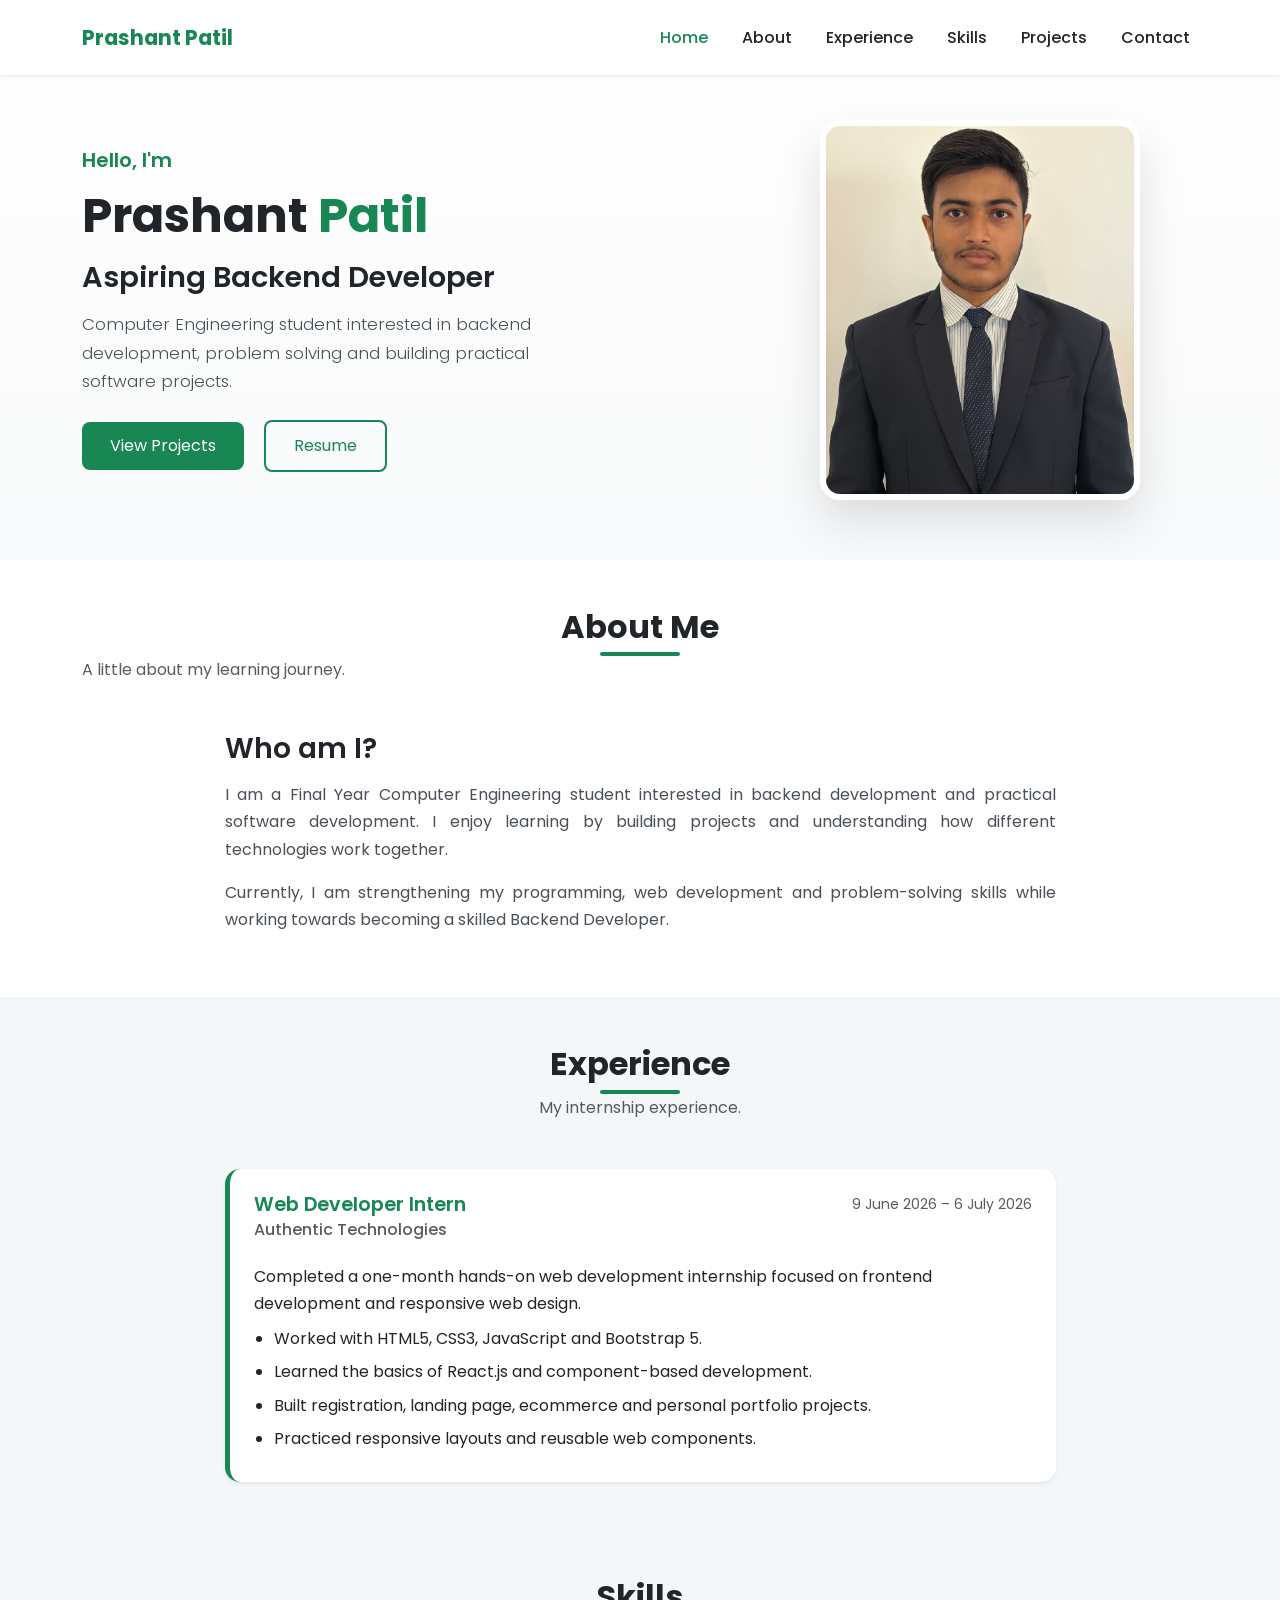
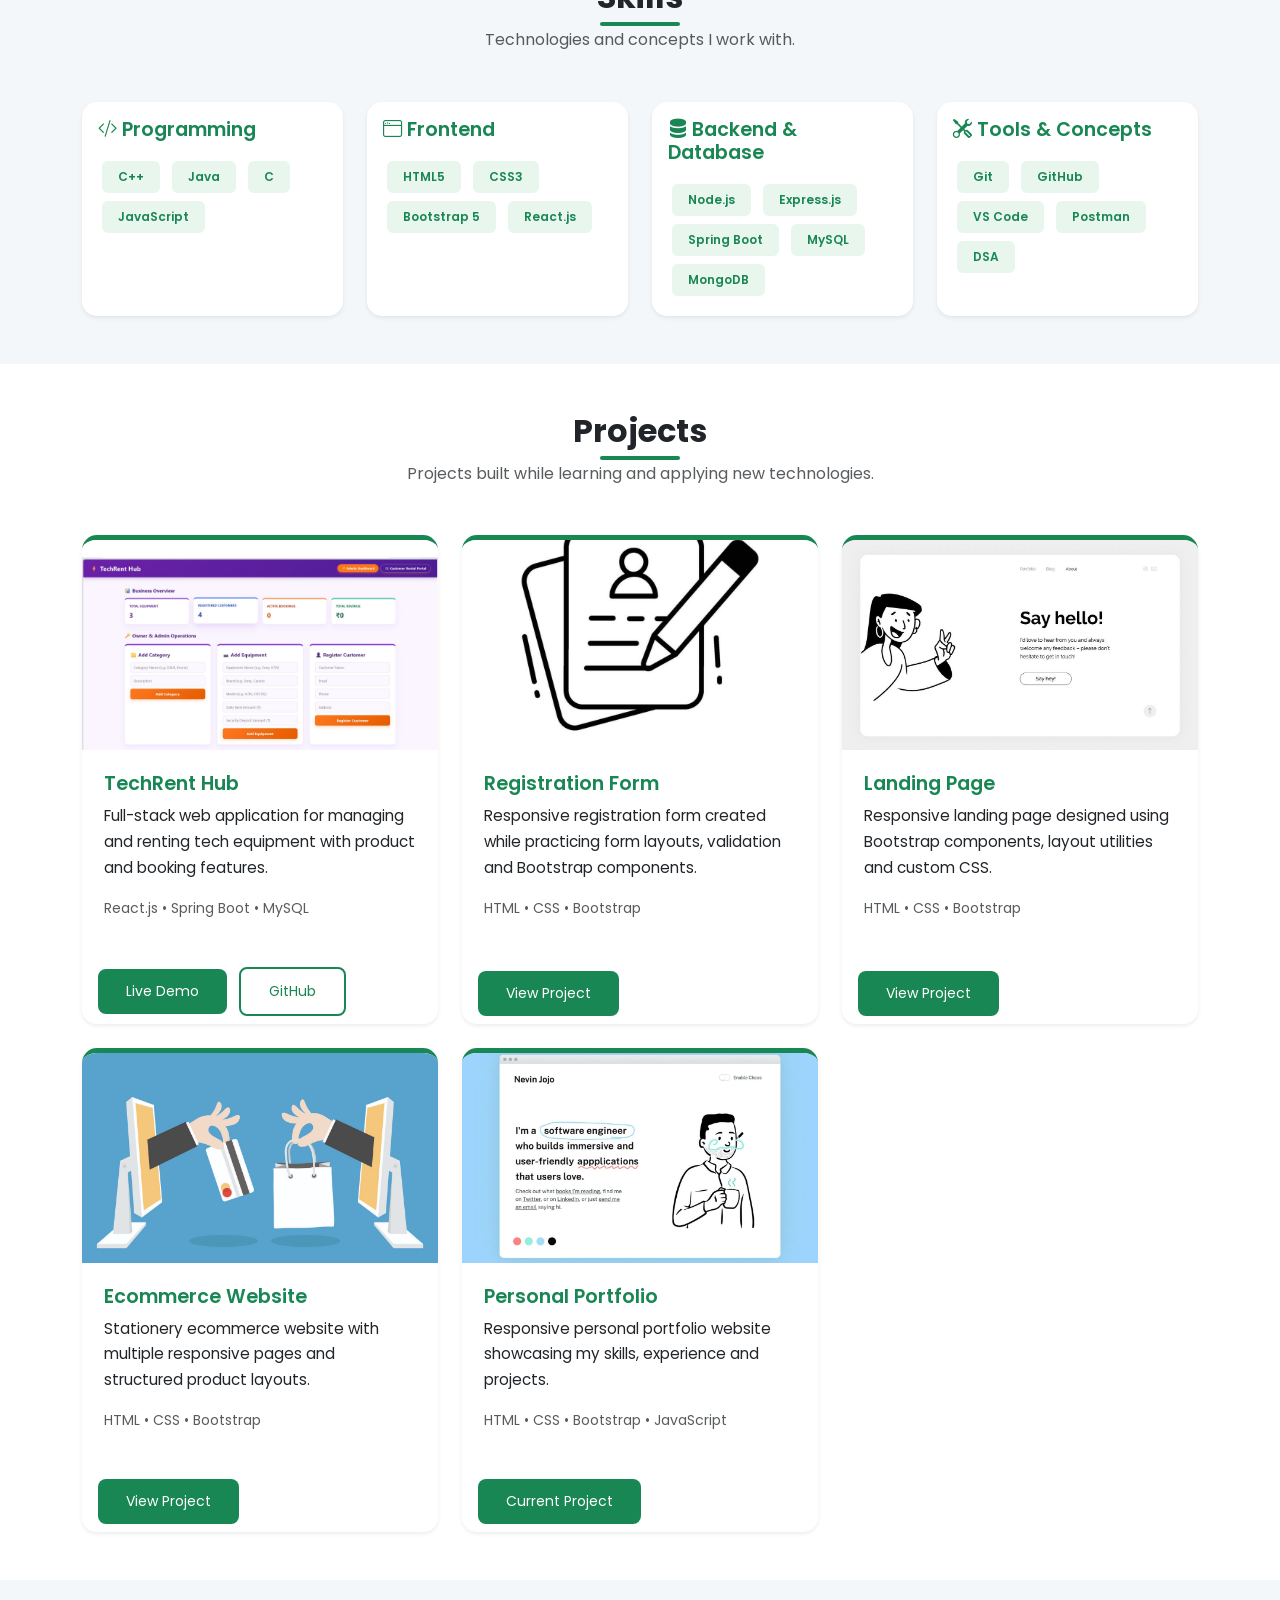
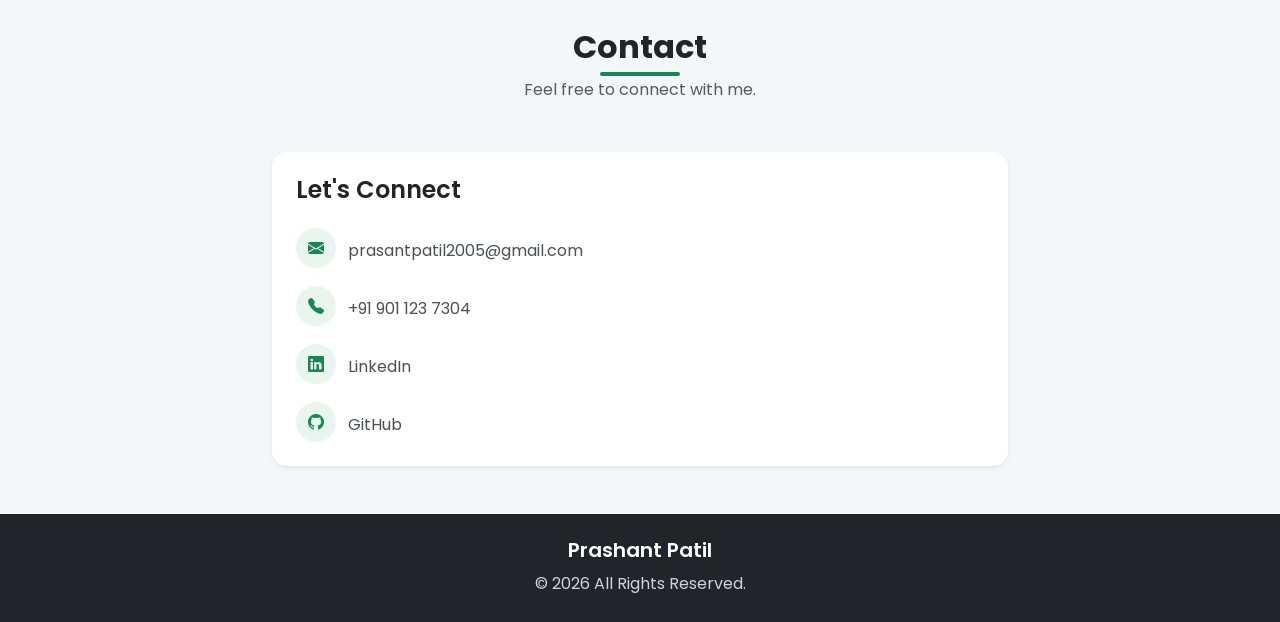
==== index.html @ 57871c5d "Add personal portfolio" ====
<!DOCTYPE html>
<html lang="en">

<head>

    <meta charset="UTF-8">
    <meta name="viewport" content="width=device-width, initial-scale=1.0">

    <title>Prashant Patil | Portfolio</title>

    <!-- Bootstrap CSS -->
    <link
        href="https://cdn.jsdelivr.net/npm/bootstrap@5.3.7/dist/css/bootstrap.min.css"
        rel="stylesheet">

    <!-- Bootstrap Icons -->
    <link
        rel="stylesheet"
        href="https://cdn.jsdelivr.net/npm/bootstrap-icons@1.13.1/font/bootstrap-icons.min.css">

    <!-- Custom CSS -->
    <link rel="stylesheet" href="style.css">

</head>


<body>



    <header>

        <nav class="navbar navbar-expand-lg navbar-light bg-white shadow-sm fixed-top">

            <div class="container">

                <a class="navbar-brand fw-bold" href="#home">
                    Prashant Patil
                </a>


                <button
                    class="navbar-toggler"
                    type="button"
                    data-bs-toggle="collapse"
                    data-bs-target="#navbarMenu">

                    <span class="navbar-toggler-icon"></span>

                </button>


                <div
                    class="collapse navbar-collapse justify-content-end"
                    id="navbarMenu">

                    <ul class="navbar-nav">

                        <li class="nav-item">
                            <a class="nav-link active" href="#home">
                                Home
                            </a>
                        </li>

                        <li class="nav-item">
                            <a class="nav-link" href="#about">
                                About
                            </a>
                        </li>

                        <li class="nav-item">
                            <a class="nav-link" href="#experience">
                                Experience
                            </a>
                        </li>

                        <li class="nav-item">
                            <a class="nav-link" href="#skills">
                                Skills
                            </a>
                        </li>

                        <li class="nav-item">
                            <a class="nav-link" href="#projects">
                                Projects
                            </a>
                        </li>

                        <li class="nav-item">
                            <a class="nav-link" href="#contact">
                                Contact
                            </a>
                        </li>

                    </ul>

                </div>

            </div>

        </nav>

    </header>



    <main>



        <section id="home" class="hero">

            <div class="container">

                <div class="row align-items-center gx-5">

                    <div class="col-lg-7">

                        <h5 class="text-success">
                            Hello, I'm
                        </h5>

                        <h1 class="display-4 fw-bold">
                            Prashant <span>Patil</span>
                        </h1>

                        <h3 class="mb-3">
                            Aspiring Backend Developer
                        </h3>

                        <p class="lead">

                            Computer Engineering student interested in backend
                            development, problem solving and building practical
                            software projects.

                        </p>


                        <div class="mt-4">

                            <a
                                href="#projects"
                                class="btn btn-success me-3">

                                View Projects

                            </a>


                            <a
                                href="assets/resume/My_Resume__1.pdf"
                                download
                                class="btn btn-outline-success">

                                Resume

                            </a>

                        </div>

                    </div>


                    <div class="col-lg-5 text-center mt-4 mt-lg-0">

                        <img
                            src="assets/images/blazer1.jpeg"
                            alt="Prashant Patil Profile"
                            class="img-fluid">

                    </div>

                </div>

            </div>

        </section>



        <section id="about" class="py-5">

            <div class="container">

                <div class="text-center mb-5">

                    <h2 class="fw-bold">
                        About Me
                    </h2>

                    <p class="text-muted">
                        A little about my learning journey.
                    </p>

                </div>


                <div class="row justify-content-center">

                    <div class="col-lg-9">

                        <h3 class="mb-3">
                            Who am I?
                        </h3>

                        <p>

                            I am a Final Year Computer Engineering student
                            interested in backend development and practical
                            software development.

                            I enjoy learning by building projects and
                            understanding how different technologies work
                            together.

                        </p>


                        <p>

                            Currently, I am strengthening my programming,
                            web development and problem-solving skills while
                            working towards becoming a skilled Backend Developer.

                        </p>

                    </div>

                </div>

            </div>

        </section>



        <section id="experience" class="py-5">

            <div class="container">

                <div class="text-center mb-5">

                    <h2 class="fw-bold">
                        Experience
                    </h2>

                    <p class="text-muted">
                        My internship experience.
                    </p>

                </div>


                <div class="row justify-content-center">

                    <div class="col-lg-9">

                        <div class="card shadow-sm">

                            <div class="card-body p-4">

                                <div
                                    class="d-flex justify-content-between
                                    align-items-start flex-wrap">

                                    <div>

                                        <h4 class="card-title mb-1">
                                            Web Developer Intern
                                        </h4>

                                        <h6 class="text-muted mb-2">
                                            Authentic Technologies
                                        </h6>

                                    </div>


                                    <span class="small text-muted">
                                        9 June 2026 – 6 July 2026
                                    </span>

                                </div>


                                <p class="mt-3 mb-2">

                                    Completed a one-month hands-on web
                                    development internship focused on
                                    frontend development and responsive
                                    web design.

                                </p>


                                <ul class="mb-0">

                                    <li>
                                        Worked with HTML5, CSS3, JavaScript
                                        and Bootstrap 5.
                                    </li>

                                    <li>
                                        Learned the basics of React.js and
                                        component-based development.
                                    </li>

                                    <li>
                                        Built registration, landing page,
                                        ecommerce and personal portfolio
                                        projects.
                                    </li>

                                    <li>
                                        Practiced responsive layouts and
                                        reusable web components.
                                    </li>

                                </ul>

                            </div>

                        </div>

                    </div>

                </div>

            </div>

        </section>




        <section id="skills" class="py-5">

            <div class="container">

                <div class="text-center mb-5">

                    <h2 class="fw-bold">
                        Skills
                    </h2>

                    <p class="text-muted">
                        Technologies and concepts I work with.
                    </p>

                </div>


                <div class="row g-4">



                    <div class="col-md-6 col-lg-3">

                        <div class="card h-100 shadow-sm">

                            <div class="card-body">

                                <h4 class="card-title mb-3">

                                    <i class="bi bi-code-slash"></i>

                                    Programming

                                </h4>

                                <span class="badge m-1">
                                    C++
                                </span>

                                <span class="badge m-1">
                                    Java
                                </span>

                                <span class="badge m-1">
                                    C
                                </span>

                                <span class="badge m-1">
                                    JavaScript
                                </span>

                            </div>

                        </div>

                    </div>




                    <div class="col-md-6 col-lg-3">

                        <div class="card h-100 shadow-sm">

                            <div class="card-body">

                                <h4 class="card-title mb-3">

                                    <i class="bi bi-window"></i>

                                    Frontend

                                </h4>

                                <span class="badge m-1">
                                    HTML5
                                </span>

                                <span class="badge m-1">
                                    CSS3
                                </span>

                                <span class="badge m-1">
                                    Bootstrap 5
                                </span>

                                <span class="badge m-1">
                                    React.js
                                </span>

                            </div>

                        </div>

                    </div>




                    <div class="col-md-6 col-lg-3">

                        <div class="card h-100 shadow-sm">

                            <div class="card-body">

                                <h4 class="card-title mb-3">

                                    <i class="bi bi-server"></i>

                                    Backend & Database

                                </h4>

                                <span class="badge m-1">
                                    Node.js
                                </span>

                                <span class="badge m-1">
                                    Express.js
                                </span>

                                <span class="badge m-1">
                                    Spring Boot
                                </span>

                                <span class="badge m-1">
                                    MySQL
                                </span>

                                <span class="badge m-1">
                                    MongoDB
                                </span>

                            </div>

                        </div>

                    </div>




                    <div class="col-md-6 col-lg-3">

                        <div class="card h-100 shadow-sm">

                            <div class="card-body">

                                <h4 class="card-title mb-3">

                                    <i class="bi bi-tools"></i>

                                    Tools & Concepts

                                </h4>

                                <span class="badge m-1">
                                    Git
                                </span>

                                <span class="badge m-1">
                                    GitHub
                                </span>

                                <span class="badge m-1">
                                    VS Code
                                </span>

                                <span class="badge m-1">
                                    Postman
                                </span>

                                <span class="badge m-1">
                                    DSA
                                </span>

                            </div>

                        </div>

                    </div>

                </div>

            </div>

        </section>




        <section id="projects" class="py-5">

            <div class="container">

                <div class="text-center mb-5">

                    <h2 class="fw-bold">
                        Projects
                    </h2>

                    <p class="text-muted">
                        Projects built while learning and applying new technologies.
                    </p>

                </div>


                <div class="row g-4">



                    <div class="col-md-6 col-lg-4">

                        <div class="card h-100 shadow-sm">

                            <img
                                src="assets/images/project5.jpg"
                                class="card-img-top"
                                alt="TechRent Hub">

                            <div class="card-body">

                                <h5 class="card-title">
                                    TechRent Hub
                                </h5>

                                <p class="card-text">

                                    Full-stack web application for
                                    managing and renting tech equipment
                                    with product and booking features.

                                </p>

                                <p class="small text-muted">
                                    React.js • Spring Boot • MySQL
                                </p>

                            </div>

                            <div class="card-footer bg-white border-0">

                                <a
                                    href="https://tech-rent-hub.vercel.app/"
                                    target="_blank"
                                    rel="noopener noreferrer"
                                    class="btn btn-success btn-sm me-2">

                                    Live Demo

                                </a>


                                <a
                                    href="https://github.com/prashantpatil5/TechRent-Hub"
                                    target="_blank"
                                    rel="noopener noreferrer"
                                    class="btn btn-outline-success btn-sm">

                                    GitHub

                                </a>

                            </div>

                        </div>

                    </div>



                    <div class="col-md-6 col-lg-4">

                        <div class="card h-100 shadow-sm">

                            <img
                                src="assets/images/project1.jpg"
                                class="card-img-top"
                                alt="Registration Form">

                            <div class="card-body">

                                <h5 class="card-title">
                                    Registration Form
                                </h5>

                                <p class="card-text">

                                    Responsive registration form created
                                    while practicing form layouts,
                                    validation and Bootstrap components.

                                </p>

                                <p class="small text-muted">
                                    HTML • CSS • Bootstrap
                                </p>

                            </div>

                            <div class="card-footer bg-white border-0">

                                <a
                                    href="../Registration Form/index.html"
                                    class="btn btn-success btn-sm">

                                    View Project

                                </a>

                            </div>

                        </div>

                    </div>


                    <div class="col-md-6 col-lg-4">

                        <div class="card h-100 shadow-sm">

                            <img
                                src="assets/images/project2.jpg"
                                class="card-img-top"
                                alt="Landing Page">

                            <div class="card-body">

                                <h5 class="card-title">
                                    Landing Page
                                </h5>

                                <p class="card-text">

                                    Responsive landing page designed
                                    using Bootstrap components,
                                    layout utilities and custom CSS.

                                </p>

                                <p class="small text-muted">
                                    HTML • CSS • Bootstrap
                                </p>

                            </div>

                            <div class="card-footer bg-white border-0">

                                <a
                                    href="../Landing Page softbloom/index2.html"
                                    class="btn btn-success btn-sm">

                                    View Project

                                </a>

                            </div>

                        </div>

                    </div>




                    <div class="col-md-6 col-lg-4">

                        <div class="card h-100 shadow-sm">

                            <img
                                src="assets/images/project3.jpg"
                                class="card-img-top"
                                alt="Ecommerce Website">

                            <div class="card-body">

                                <h5 class="card-title">
                                    Ecommerce Website
                                </h5>

                                <p class="card-text">

                                    Stationery ecommerce website with
                                    multiple responsive pages and
                                    structured product layouts.

                                </p>

                                <p class="small text-muted">
                                    HTML • CSS • Bootstrap
                                </p>

                            </div>

                            <div class="card-footer bg-white border-0">

                                <a
                                    href="../Ecommerce Website/index.html"
                                    class="btn btn-success btn-sm">

                                    View Project

                                </a>

                            </div>

                        </div>

                    </div>




                    <div class="col-md-6 col-lg-4">

                        <div class="card h-100 shadow-sm">

                            <img
                                src="assets/images/project4.jpg"
                                class="card-img-top"
                                alt="Personal Portfolio">

                            <div class="card-body">

                                <h5 class="card-title">
                                    Personal Portfolio
                                </h5>

                                <p class="card-text">

                                    Responsive personal portfolio
                                    website showcasing my skills,
                                    experience and projects.

                                </p>

                                <p class="small text-muted">
                                    HTML • CSS • Bootstrap • JavaScript
                                </p>

                            </div>

                            <div class="card-footer bg-white border-0">

                                <a
                                    href="#home"
                                    class="btn btn-success btn-sm">

                                    Current Project

                                </a>

                            </div>

                        </div>

                    </div>

                </div>

            </div>

        </section>




        <section id="contact" class="py-5">

            <div class="container">

                <div class="text-center mb-5">

                    <h2 class="fw-bold">
                        Contact
                    </h2>

                    <p class="text-muted">
                        Feel free to connect with me.
                    </p>

                </div>


                <div class="row justify-content-center">

                    <div class="col-lg-8">

                        <div class="card shadow-sm">

                            <div class="card-body p-4">

                                <h4 class="mb-4">
                                    Let's Connect
                                </h4>


                                <p>

                                    <i class="bi bi-envelope-fill me-2"></i>

                                    <a href="mailto:prasantpatil2005@gmail.com">
                                        prasantpatil2005@gmail.com
                                    </a>

                                </p>


                                <p>

                                    <i class="bi bi-telephone-fill me-2"></i>

                                    <a href="tel:+919011237304">
                                        +91 901 123 7304
                                    </a>

                                </p>


                                <p>

                                    <i class="bi bi-linkedin me-2"></i>

                                    <a
                                        href="https://www.linkedin.com/in/prashant-patil-backend/"
                                        target="_blank"
                                        rel="noopener noreferrer">

                                        LinkedIn

                                    </a>

                                </p>


                                <p class="mb-0">

                                    <i class="bi bi-github me-2"></i>

                                    <a
                                        href="https://github.com/prashantpatil5"
                                        target="_blank"
                                        rel="noopener noreferrer">

                                        GitHub

                                    </a>

                                </p>

                            </div>

                        </div>

                    </div>

                </div>

            </div>

        </section>


    </main>




    <footer class="bg-dark text-white text-center py-4">

        <div class="container">

            <h5>
                Prashant Patil
            </h5>

            <p class="mb-0">
                Aspiring Backend Developer
            </p>

        </div>

    </footer>




    <script
        src="https://cdn.jsdelivr.net/npm/bootstrap@5.3.7/dist/js/bootstrap.bundle.min.js">
    </script>



    <script src="script.js"></script>

</body>

</html>
---- style.css ----
@import url('https://fonts.googleapis.com/css2?family=Poppins:wght@300;400;500;600;700&display=swap');


:root{

    --primary-color:#198754;
    --primary-hover:#157347;

    --background-color:#f8f9fa;
    --white:#ffffff;

    --heading-color:#212529;
    --text-color:#495057;

    --shadow:0px 8px 25px rgba(0,0,0,0.08);

    --transition:.3s ease;

}



*{

    margin:0;
    padding:0;
    box-sizing:border-box;

}

html{

    scroll-behavior:smooth;

}

body{

    font-family:'Poppins',sans-serif;

    background:var(--background-color);

    color:var(--text-color);

    line-height:1.7;

    overflow-x:hidden;

}

section{

    padding:90px 0;

}

h1,
h2,
h3,
h4,
h5{

    color:var(--heading-color);

    font-weight:600;

}

a{

    text-decoration:none;

}

img{

    max-width:100%;

    display:block;

}



.navbar{

    background:rgba(255,255,255,.95)!important;

    backdrop-filter:blur(12px);

    box-shadow:0 4px 18px rgba(0,0,0,.08);

    padding:15px 0;

}

.navbar-brand{

    font-size:1.3rem;

    font-weight:700;

    color:var(--primary-color)!important;

}

.nav-link{

    color:var(--heading-color)!important;

    font-weight:500;

    margin-left:18px;

    transition:all .3s ease;

}

.nav-link:hover{

    color:var(--primary-color)!important;

}

.nav-link.active{

    color:var(--primary-color)!important;

}



.hero{

    padding:120px 0 60px;

    display:flex;

    align-items:center;

    background:linear-gradient(
        180deg,
        #ffffff 0%,
        #f8f9fa 100%
    );

}

.hero h5{

    color:var(--primary-color);

    font-weight:600;

}

.hero h1{

    font-size:3rem;

    margin:15px 0;

}

.hero h3{

    font-size:1.8rem;

    margin-bottom:20px;

}

.hero p{

    font-size:1.05rem;

    max-width:520px;

}

.hero h1 span{

    color:var(--primary-color);

}



.btn-success{

    background:var(--primary-color);

    border:none;

    padding:12px 28px;

    border-radius:8px;

    transition:all .3s ease;

}

.btn-outline-success{

    border:2px solid var(--primary-color);

    color:var(--primary-color);

    padding:12px 28px;

    border-radius:8px;

    transition:all .3s ease;

}

.btn-success:hover,
.btn-outline-success:hover{

    transform:translateY(-4px);

    box-shadow:0 8px 20px rgba(25,135,84,.25);

}



.hero img{

    margin:auto;

    width:320px;

    height:380px;

    object-fit:cover;

    border-radius:20px;

    border:6px solid white;

    box-shadow:0 20px 45px rgba(0,0,0,.12);

    transition:var(--transition);

}

.hero img:hover{

    transform:translateY(-5px) scale(1.02);

}



section h2{

    position:relative;

    display:inline-block;

    margin-bottom:10px;

}

section h2::after{

    content:"";

    position:absolute;

    width:80px;

    height:4px;

    background:var(--primary-color);

    left:50%;

    bottom:-10px;

    transform:translateX(-50%);

    border-radius:10px;

}



#about{

    background:#ffffff;

}

#about p{

    text-align:justify;

}



#experience{

    background:#f4f7f9;

}

#experience .card{

    border-left:5px solid var(--primary-color);

}

#experience ul{

    padding-left:20px;

}

#experience li{

    margin-bottom:6px;

}



.card{

    border:none;

    border-radius:15px;

    transition:all .35s ease;

}

.card:hover{

    transform:translateY(-8px);

    box-shadow:0px 12px 30px rgba(0,0,0,.12);

}

.card-title{

    color:var(--primary-color);

    font-size:1.2rem;

    font-weight:600;

}



#skills{

    background:#f4f7f9;

}

.badge{

    background:#e8f6ee !important;

    color:var(--primary-color);

    font-weight:600;

    padding:10px 16px;

    margin:5px;

}



#projects{

    background:#ffffff;

}

#projects .card{

    overflow:hidden;

    border-top:5px solid var(--primary-color);

}

#projects .card img{

    width:100%;

    height:210px;

    object-fit:cover;

    transition:transform .4s ease;

}

#projects .card:hover img{

    transform:scale(1.05);

}

#projects .card-body{

    padding:22px;

}

#projects .card-text{

    font-size:.95rem;

}

.card-footer{

    background:white;

}



#contact{

    background:#f4f7f9;

}

#contact p{

    margin-bottom:18px;

    font-size:1rem;

}

#contact i{

    width:40px;

    height:40px;

    display:inline-flex;

    align-items:center;

    justify-content:center;

    border-radius:50%;

    background:#e8f6ee;

    color:var(--primary-color);

}

#contact a{

    color:var(--text-color);

}

#contact a:hover{

    color:var(--primary-color);

}



footer{

    background:#1b1b1b;

}

footer h5{

    color:white;

}

footer p{

    color:#ced4da;

}



@media(max-width:992px){

    .hero{

        text-align:center;

        padding-top:120px;

    }

    .hero p{

        margin:auto;

    }

    .hero img{

        width:280px;

        height:330px;

        margin-top:40px;

    }

}



@media(max-width:768px){

    section{

        padding:70px 0;

    }

    .hero h1{

        font-size:2.5rem;

    }

    .hero h3{

        font-size:1.4rem;

    }

    .hero img{

        width:250px;

        height:300px;

    }

    #about p{

        text-align:left;

    }

}



@media(max-width:576px){

    .hero{

        padding:100px 0 50px;

    }

    .hero h1{

        font-size:2rem;

    }

    .hero h3{

        font-size:1.2rem;

    }

    .hero img{

        width:220px;

        height:270px;

    }

    .btn{

        width:100%;

        margin-bottom:15px;

    }

    .btn-outline-success{

        margin-left:0!important;

    }

    .navbar-brand{

        font-size:1.15rem;

    }

    #projects .card img{

        height:190px;

    }

}
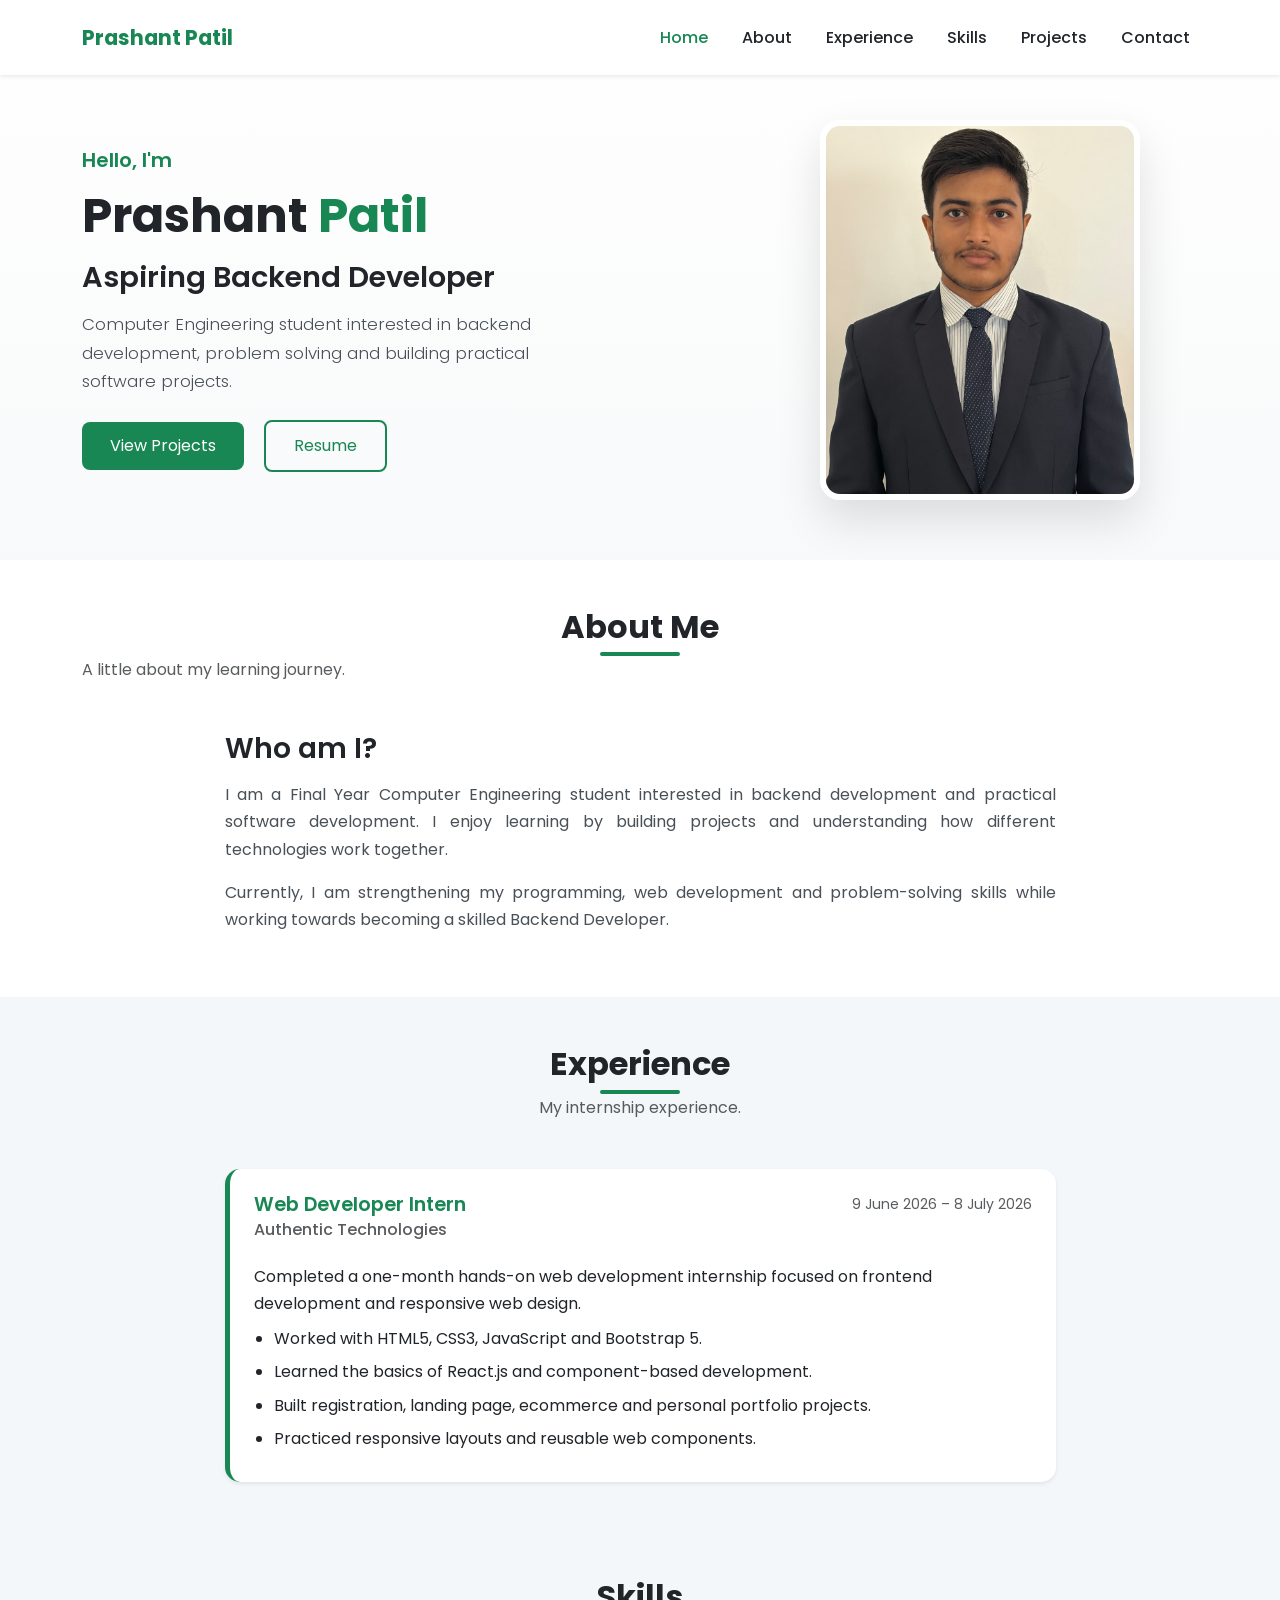
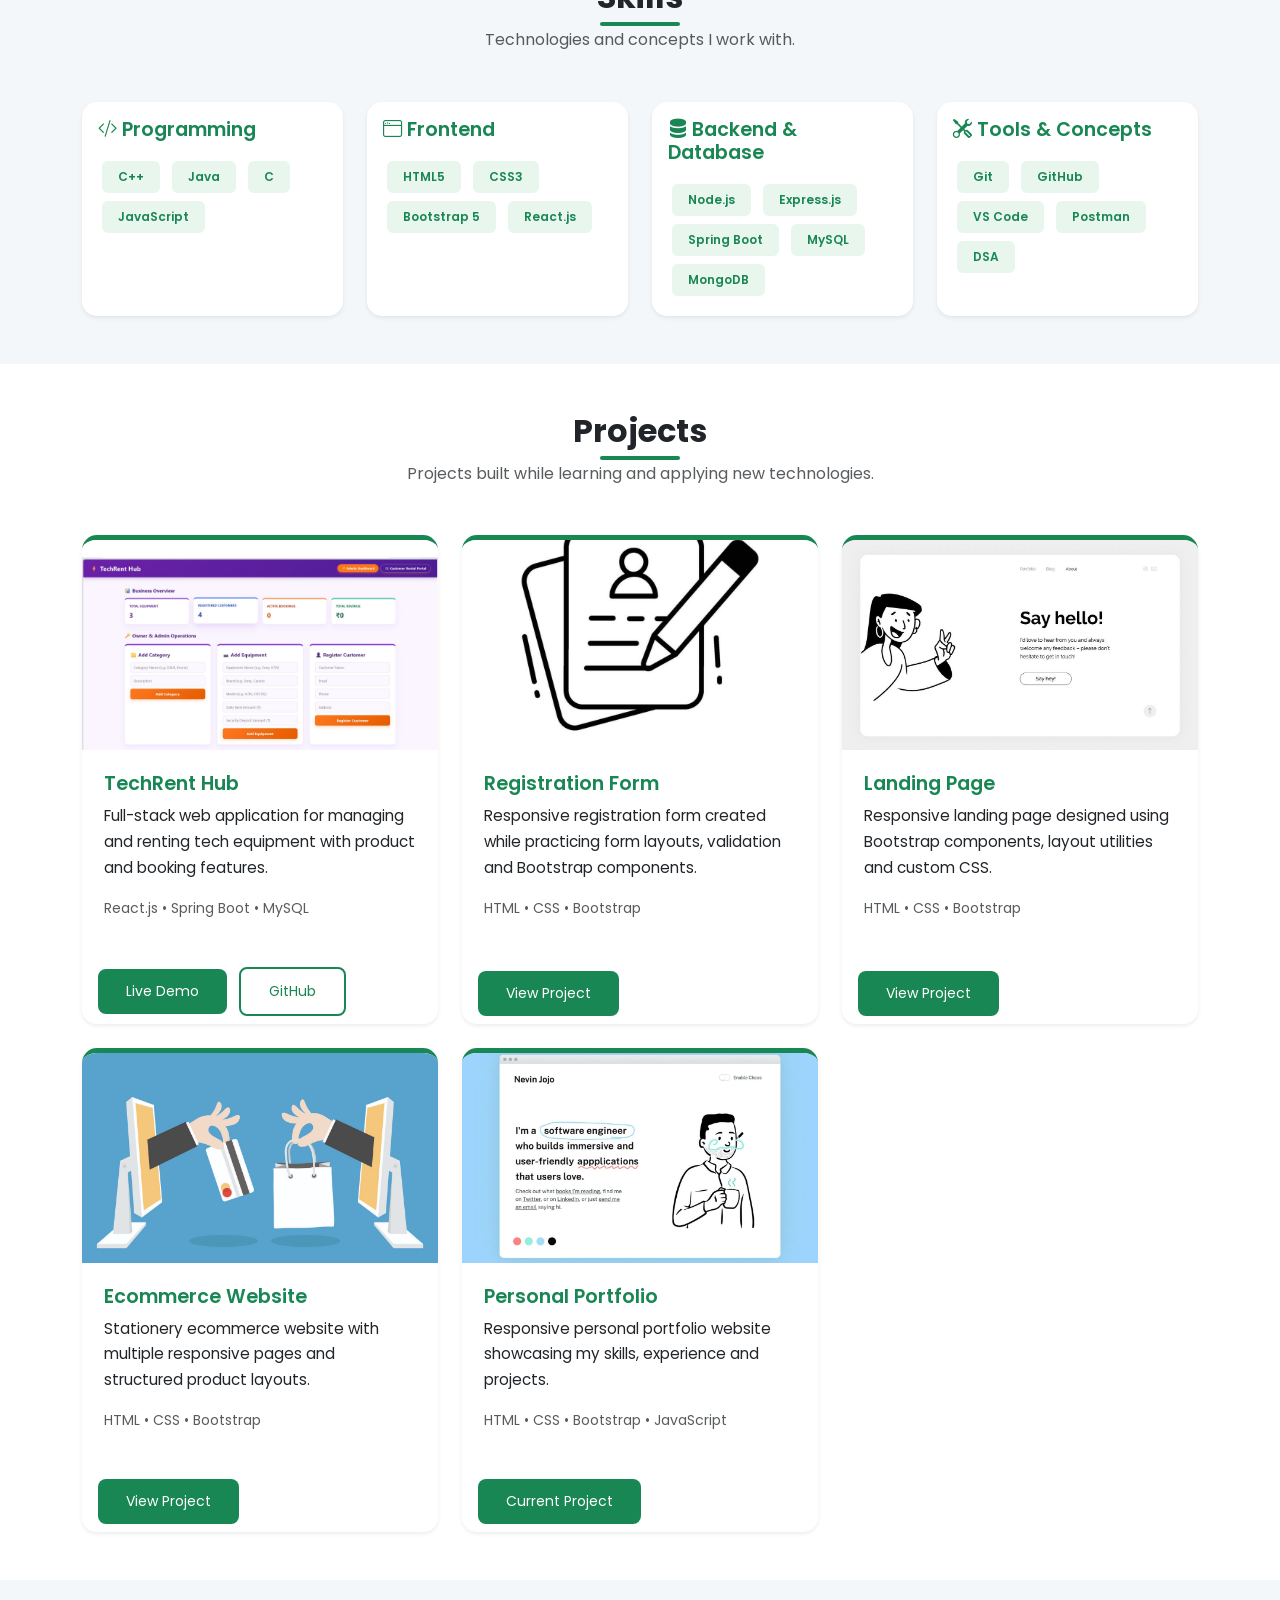
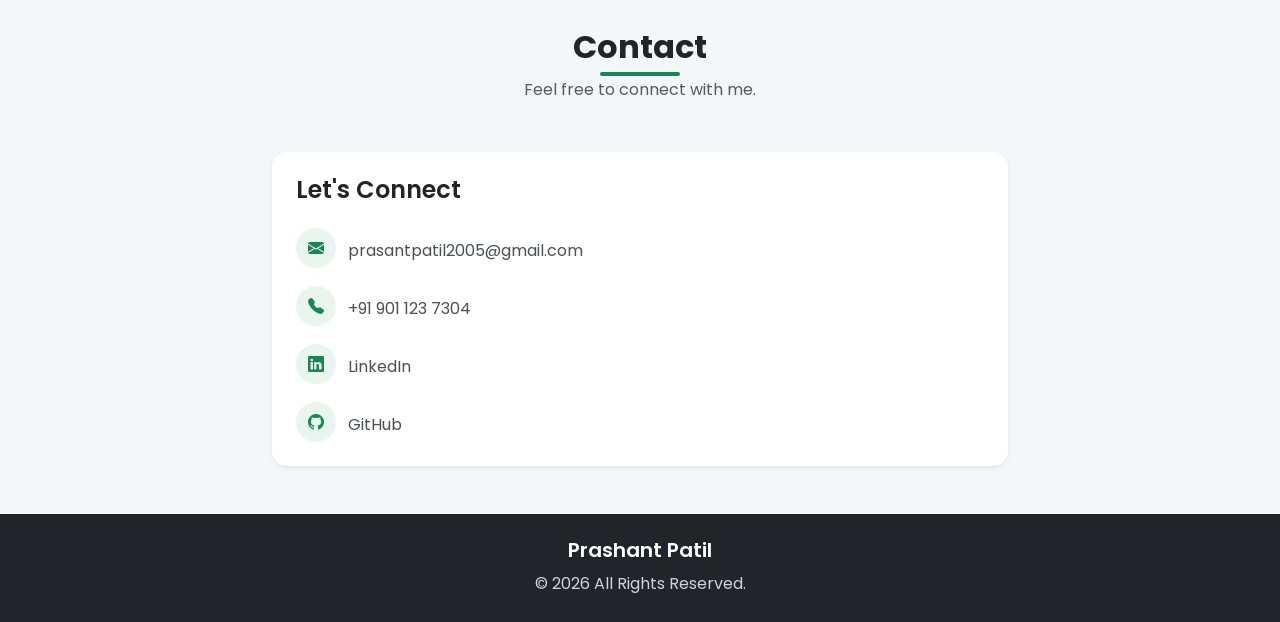
==== commit d03e2c27: "update dates" ====
--- a/index.html
+++ b/index.html
@@ -8,17 +8,17 @@
 
     <title>Prashant Patil | Portfolio</title>
 
-    <!-- Bootstrap CSS -->
+   
     <link
         href="https://cdn.jsdelivr.net/npm/bootstrap@5.3.7/dist/css/bootstrap.min.css"
         rel="stylesheet">
 
-    <!-- Bootstrap Icons -->
+  
     <link
         rel="stylesheet"
         href="https://cdn.jsdelivr.net/npm/bootstrap-icons@1.13.1/font/bootstrap-icons.min.css">
 
-    <!-- Custom CSS -->
+
     <link rel="stylesheet" href="style.css">
 
 </head>
@@ -278,7 +278,7 @@
 
 
                                     <span class="small text-muted">
-                                        9 June 2026 – 6 July 2026
+                                        9 June 2026 – 8 July 2026
                                     </span>
 
                                 </div>
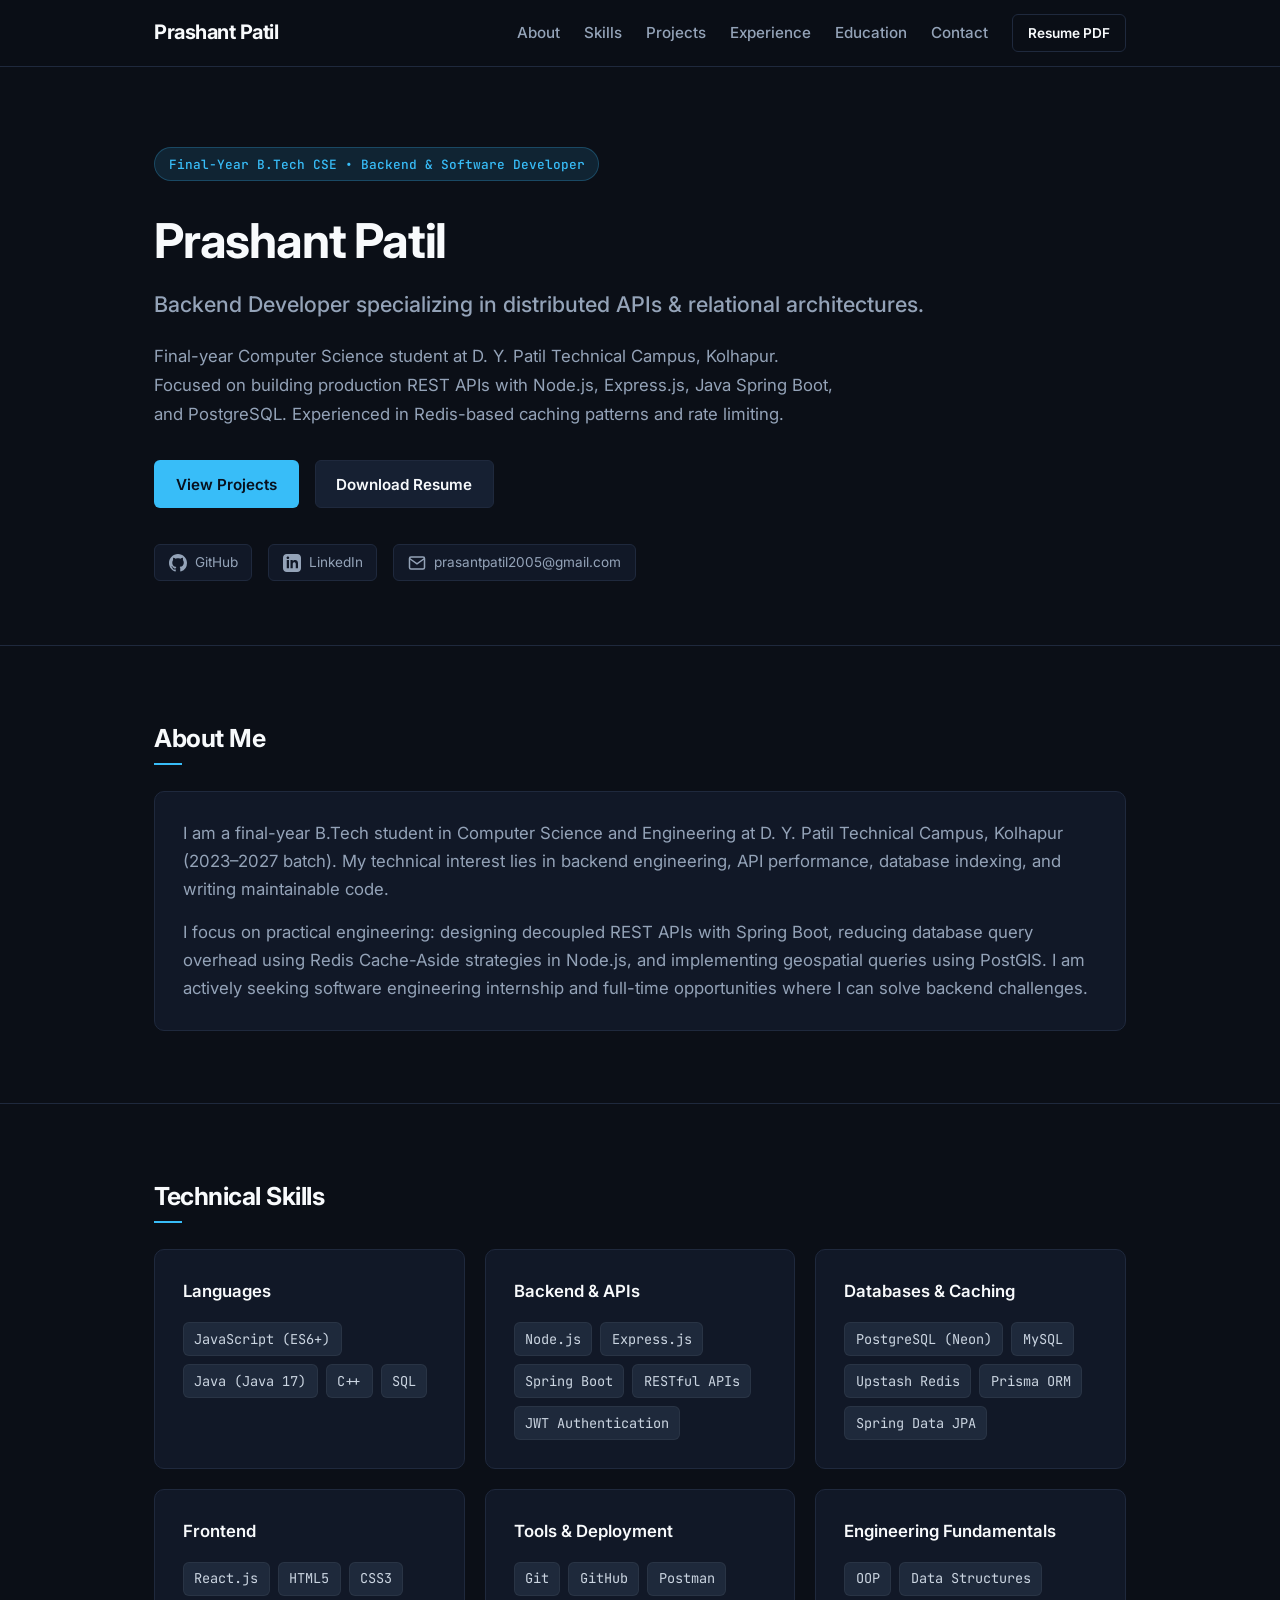
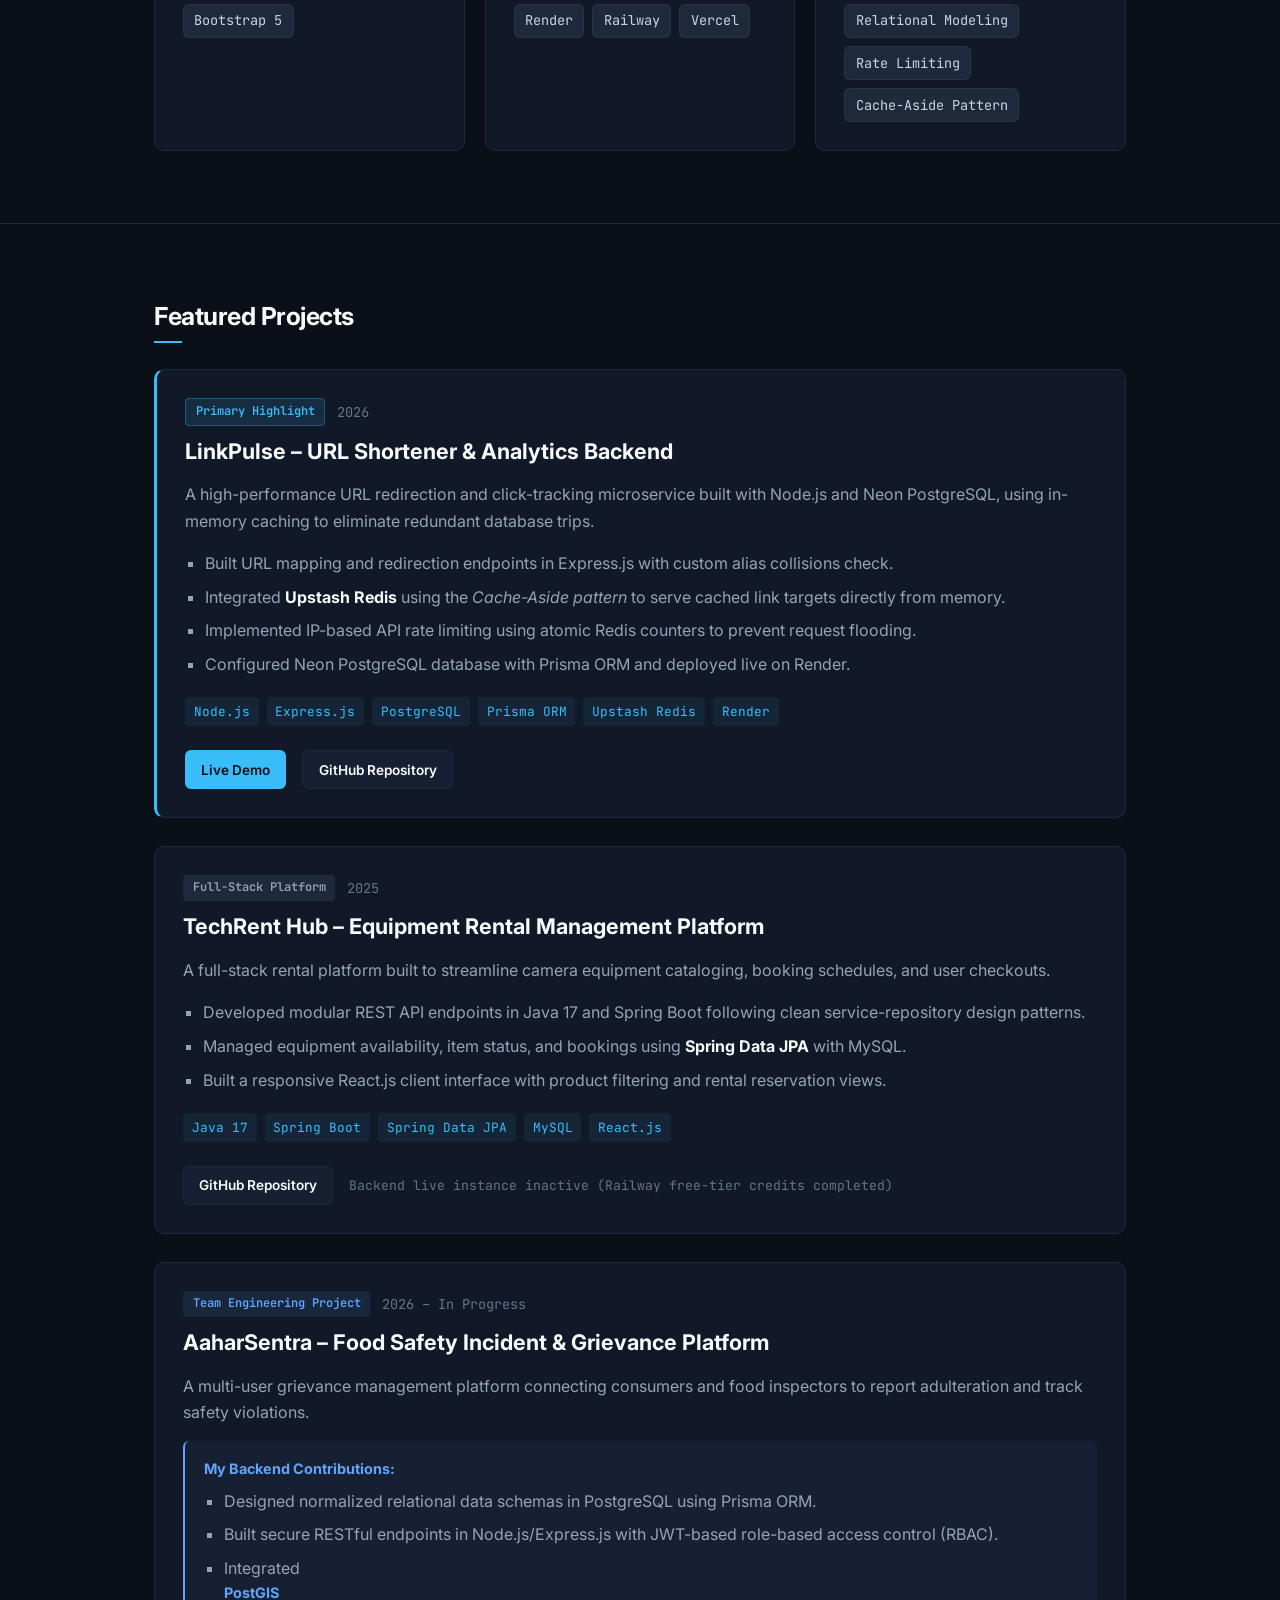
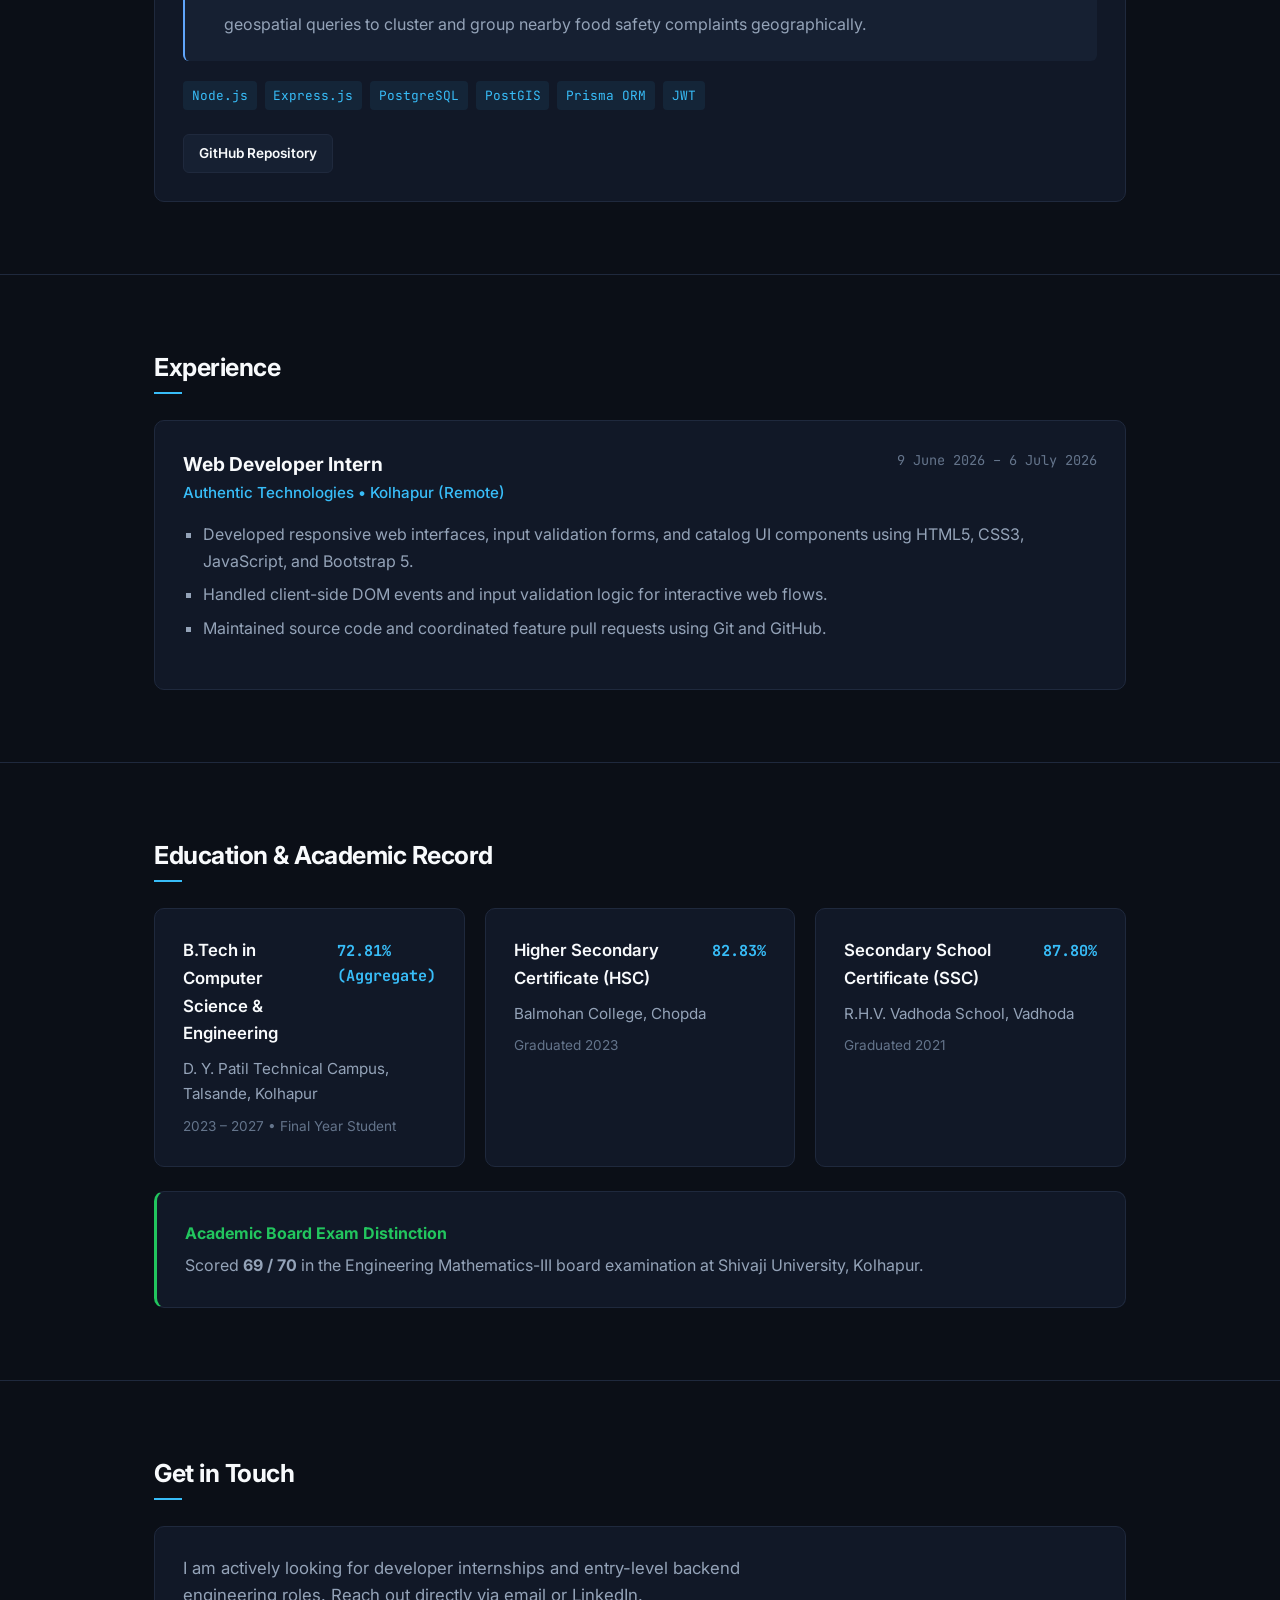
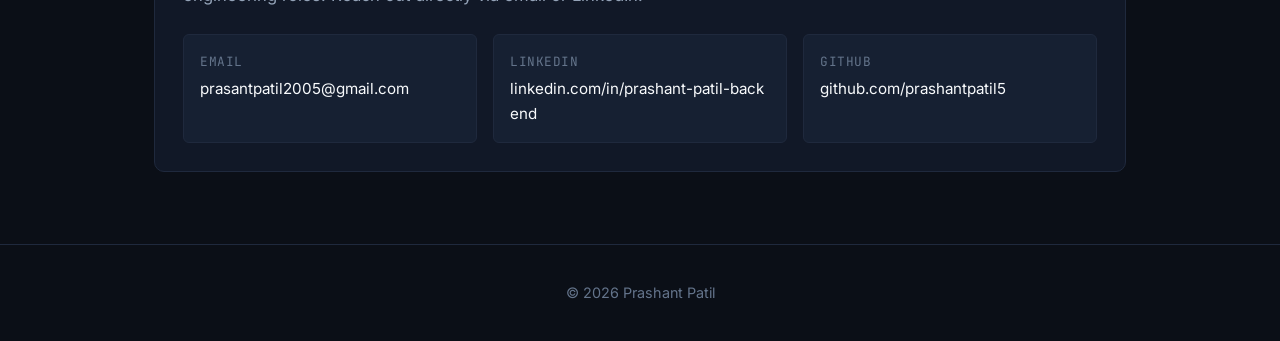
==== commit 6cf7532b: "refactor: upgrade portfolio layout, streamline projects, and align with updated resume" ====
--- a/index.html
+++ b/index.html
@@ -1,935 +1,353 @@
 <!DOCTYPE html>
 <html lang="en">
-
 <head>
-
-    <meta charset="UTF-8">
-    <meta name="viewport" content="width=device-width, initial-scale=1.0">
-
-    <title>Prashant Patil | Portfolio</title>
-
-   
-    <link
-        href="https://cdn.jsdelivr.net/npm/bootstrap@5.3.7/dist/css/bootstrap.min.css"
-        rel="stylesheet">
-
-  
-    <link
-        rel="stylesheet"
-        href="https://cdn.jsdelivr.net/npm/bootstrap-icons@1.13.1/font/bootstrap-icons.min.css">
-
-
-    <link rel="stylesheet" href="style.css">
-
+  <meta charset="UTF-8" />
+  <meta name="viewport" content="width=device-width, initial-scale=1.0" />
+  <meta name="description" content="Prashant Patil - Final-Year Computer Science Student & Backend Developer Portfolio" />
+  <title>Prashant Patil | Software & Backend Developer</title>
+
+  <link rel="preconnect" href="https://fonts.googleapis.com" />
+  <link rel="preconnect" href="https://fonts.gstatic.com" crossorigin />
+  <link href="https://fonts.googleapis.com/css2?family=Inter:wght@400;500;600;700&family=JetBrains+Mono:wght@400;500&display=swap" rel="stylesheet" />
+
+  <link rel="stylesheet" href="style.css" />
 </head>
-
-
 <body>
-
-
-
-    <header>
-
-        <nav class="navbar navbar-expand-lg navbar-light bg-white shadow-sm fixed-top">
-
-            <div class="container">
-
-                <a class="navbar-brand fw-bold" href="#home">
-                    Prashant Patil
-                </a>
-
-
-                <button
-                    class="navbar-toggler"
-                    type="button"
-                    data-bs-toggle="collapse"
-                    data-bs-target="#navbarMenu">
-
-                    <span class="navbar-toggler-icon"></span>
-
-                </button>
-
-
-                <div
-                    class="collapse navbar-collapse justify-content-end"
-                    id="navbarMenu">
-
-                    <ul class="navbar-nav">
-
-                        <li class="nav-item">
-                            <a class="nav-link active" href="#home">
-                                Home
-                            </a>
-                        </li>
-
-                        <li class="nav-item">
-                            <a class="nav-link" href="#about">
-                                About
-                            </a>
-                        </li>
-
-                        <li class="nav-item">
-                            <a class="nav-link" href="#experience">
-                                Experience
-                            </a>
-                        </li>
-
-                        <li class="nav-item">
-                            <a class="nav-link" href="#skills">
-                                Skills
-                            </a>
-                        </li>
-
-                        <li class="nav-item">
-                            <a class="nav-link" href="#projects">
-                                Projects
-                            </a>
-                        </li>
-
-                        <li class="nav-item">
-                            <a class="nav-link" href="#contact">
-                                Contact
-                            </a>
-                        </li>
-
-                    </ul>
-
-                </div>
-
-            </div>
-
-        </nav>
-
-    </header>
-
-
-
-    <main>
-
-
-
-        <section id="home" class="hero">
-
-            <div class="container">
-
-                <div class="row align-items-center gx-5">
-
-                    <div class="col-lg-7">
-
-                        <h5 class="text-success">
-                            Hello, I'm
-                        </h5>
-
-                        <h1 class="display-4 fw-bold">
-                            Prashant <span>Patil</span>
-                        </h1>
-
-                        <h3 class="mb-3">
-                            Aspiring Backend Developer
-                        </h3>
-
-                        <p class="lead">
-
-                            Computer Engineering student interested in backend
-                            development, problem solving and building practical
-                            software projects.
-
-                        </p>
-
-
-                        <div class="mt-4">
-
-                            <a
-                                href="#projects"
-                                class="btn btn-success me-3">
-
-                                View Projects
-
-                            </a>
-
-
-                            <a
-                                href="assets/resume/My_Resume__1.pdf"
-                                download
-                                class="btn btn-outline-success">
-
-                                Resume
-
-                            </a>
-
-                        </div>
-
-                    </div>
-
-
-                    <div class="col-lg-5 text-center mt-4 mt-lg-0">
-
-                        <img
-                            src="assets/images/blazer1.jpeg"
-                            alt="Prashant Patil Profile"
-                            class="img-fluid">
-
-                    </div>
-
-                </div>
-
-            </div>
-
-        </section>
-
-
-
-        <section id="about" class="py-5">
-
-            <div class="container">
-
-                <div class="text-center mb-5">
-
-                    <h2 class="fw-bold">
-                        About Me
-                    </h2>
-
-                    <p class="text-muted">
-                        A little about my learning journey.
-                    </p>
-
-                </div>
-
-
-                <div class="row justify-content-center">
-
-                    <div class="col-lg-9">
-
-                        <h3 class="mb-3">
-                            Who am I?
-                        </h3>
-
-                        <p>
-
-                            I am a Final Year Computer Engineering student
-                            interested in backend development and practical
-                            software development.
-
-                            I enjoy learning by building projects and
-                            understanding how different technologies work
-                            together.
-
-                        </p>
-
-
-                        <p>
-
-                            Currently, I am strengthening my programming,
-                            web development and problem-solving skills while
-                            working towards becoming a skilled Backend Developer.
-
-                        </p>
-
-                    </div>
-
-                </div>
-
-            </div>
-
-        </section>
-
-
-
-        <section id="experience" class="py-5">
-
-            <div class="container">
-
-                <div class="text-center mb-5">
-
-                    <h2 class="fw-bold">
-                        Experience
-                    </h2>
-
-                    <p class="text-muted">
-                        My internship experience.
-                    </p>
-
-                </div>
-
-
-                <div class="row justify-content-center">
-
-                    <div class="col-lg-9">
-
-                        <div class="card shadow-sm">
-
-                            <div class="card-body p-4">
-
-                                <div
-                                    class="d-flex justify-content-between
-                                    align-items-start flex-wrap">
-
-                                    <div>
-
-                                        <h4 class="card-title mb-1">
-                                            Web Developer Intern
-                                        </h4>
-
-                                        <h6 class="text-muted mb-2">
-                                            Authentic Technologies
-                                        </h6>
-
-                                    </div>
-
-
-                                    <span class="small text-muted">
-                                        9 June 2026 – 8 July 2026
-                                    </span>
-
-                                </div>
-
-
-                                <p class="mt-3 mb-2">
-
-                                    Completed a one-month hands-on web
-                                    development internship focused on
-                                    frontend development and responsive
-                                    web design.
-
-                                </p>
-
-
-                                <ul class="mb-0">
-
-                                    <li>
-                                        Worked with HTML5, CSS3, JavaScript
-                                        and Bootstrap 5.
-                                    </li>
-
-                                    <li>
-                                        Learned the basics of React.js and
-                                        component-based development.
-                                    </li>
-
-                                    <li>
-                                        Built registration, landing page,
-                                        ecommerce and personal portfolio
-                                        projects.
-                                    </li>
-
-                                    <li>
-                                        Practiced responsive layouts and
-                                        reusable web components.
-                                    </li>
-
-                                </ul>
-
-                            </div>
-
-                        </div>
-
-                    </div>
-
-                </div>
-
-            </div>
-
-        </section>
-
-
-
-
-        <section id="skills" class="py-5">
-
-            <div class="container">
-
-                <div class="text-center mb-5">
-
-                    <h2 class="fw-bold">
-                        Skills
-                    </h2>
-
-                    <p class="text-muted">
-                        Technologies and concepts I work with.
-                    </p>
-
-                </div>
-
-
-                <div class="row g-4">
-
-
-
-                    <div class="col-md-6 col-lg-3">
-
-                        <div class="card h-100 shadow-sm">
-
-                            <div class="card-body">
-
-                                <h4 class="card-title mb-3">
-
-                                    <i class="bi bi-code-slash"></i>
-
-                                    Programming
-
-                                </h4>
-
-                                <span class="badge m-1">
-                                    C++
-                                </span>
-
-                                <span class="badge m-1">
-                                    Java
-                                </span>
-
-                                <span class="badge m-1">
-                                    C
-                                </span>
-
-                                <span class="badge m-1">
-                                    JavaScript
-                                </span>
-
-                            </div>
-
-                        </div>
-
-                    </div>
-
-
-
-
-                    <div class="col-md-6 col-lg-3">
-
-                        <div class="card h-100 shadow-sm">
-
-                            <div class="card-body">
-
-                                <h4 class="card-title mb-3">
-
-                                    <i class="bi bi-window"></i>
-
-                                    Frontend
-
-                                </h4>
-
-                                <span class="badge m-1">
-                                    HTML5
-                                </span>
-
-                                <span class="badge m-1">
-                                    CSS3
-                                </span>
-
-                                <span class="badge m-1">
-                                    Bootstrap 5
-                                </span>
-
-                                <span class="badge m-1">
-                                    React.js
-                                </span>
-
-                            </div>
-
-                        </div>
-
-                    </div>
-
-
-
-
-                    <div class="col-md-6 col-lg-3">
-
-                        <div class="card h-100 shadow-sm">
-
-                            <div class="card-body">
-
-                                <h4 class="card-title mb-3">
-
-                                    <i class="bi bi-server"></i>
-
-                                    Backend & Database
-
-                                </h4>
-
-                                <span class="badge m-1">
-                                    Node.js
-                                </span>
-
-                                <span class="badge m-1">
-                                    Express.js
-                                </span>
-
-                                <span class="badge m-1">
-                                    Spring Boot
-                                </span>
-
-                                <span class="badge m-1">
-                                    MySQL
-                                </span>
-
-                                <span class="badge m-1">
-                                    MongoDB
-                                </span>
-
-                            </div>
-
-                        </div>
-
-                    </div>
-
-
-
-
-                    <div class="col-md-6 col-lg-3">
-
-                        <div class="card h-100 shadow-sm">
-
-                            <div class="card-body">
-
-                                <h4 class="card-title mb-3">
-
-                                    <i class="bi bi-tools"></i>
-
-                                    Tools & Concepts
-
-                                </h4>
-
-                                <span class="badge m-1">
-                                    Git
-                                </span>
-
-                                <span class="badge m-1">
-                                    GitHub
-                                </span>
-
-                                <span class="badge m-1">
-                                    VS Code
-                                </span>
-
-                                <span class="badge m-1">
-                                    Postman
-                                </span>
-
-                                <span class="badge m-1">
-                                    DSA
-                                </span>
-
-                            </div>
-
-                        </div>
-
-                    </div>
-
-                </div>
-
-            </div>
-
-        </section>
-
-
-
-
-        <section id="projects" class="py-5">
-
-            <div class="container">
-
-                <div class="text-center mb-5">
-
-                    <h2 class="fw-bold">
-                        Projects
-                    </h2>
-
-                    <p class="text-muted">
-                        Projects built while learning and applying new technologies.
-                    </p>
-
-                </div>
-
-
-                <div class="row g-4">
-
-
-
-                    <div class="col-md-6 col-lg-4">
-
-                        <div class="card h-100 shadow-sm">
-
-                            <img
-                                src="assets/images/project5.jpg"
-                                class="card-img-top"
-                                alt="TechRent Hub">
-
-                            <div class="card-body">
-
-                                <h5 class="card-title">
-                                    TechRent Hub
-                                </h5>
-
-                                <p class="card-text">
-
-                                    Full-stack web application for
-                                    managing and renting tech equipment
-                                    with product and booking features.
-
-                                </p>
-
-                                <p class="small text-muted">
-                                    React.js • Spring Boot • MySQL
-                                </p>
-
-                            </div>
-
-                            <div class="card-footer bg-white border-0">
-
-                                <a
-                                    href="https://tech-rent-hub.vercel.app/"
-                                    target="_blank"
-                                    rel="noopener noreferrer"
-                                    class="btn btn-success btn-sm me-2">
-
-                                    Live Demo
-
-                                </a>
-
-
-                                <a
-                                    href="https://github.com/prashantpatil5/TechRent-Hub"
-                                    target="_blank"
-                                    rel="noopener noreferrer"
-                                    class="btn btn-outline-success btn-sm">
-
-                                    GitHub
-
-                                </a>
-
-                            </div>
-
-                        </div>
-
-                    </div>
-
-
-
-                    <div class="col-md-6 col-lg-4">
-
-                        <div class="card h-100 shadow-sm">
-
-                            <img
-                                src="assets/images/project1.jpg"
-                                class="card-img-top"
-                                alt="Registration Form">
-
-                            <div class="card-body">
-
-                                <h5 class="card-title">
-                                    Registration Form
-                                </h5>
-
-                                <p class="card-text">
-
-                                    Responsive registration form created
-                                    while practicing form layouts,
-                                    validation and Bootstrap components.
-
-                                </p>
-
-                                <p class="small text-muted">
-                                    HTML • CSS • Bootstrap
-                                </p>
-
-                            </div>
-
-                            <div class="card-footer bg-white border-0">
-
-                                <a
-                                    href="../Registration Form/index.html"
-                                    class="btn btn-success btn-sm">
-
-                                    View Project
-
-                                </a>
-
-                            </div>
-
-                        </div>
-
-                    </div>
-
-
-                    <div class="col-md-6 col-lg-4">
-
-                        <div class="card h-100 shadow-sm">
-
-                            <img
-                                src="assets/images/project2.jpg"
-                                class="card-img-top"
-                                alt="Landing Page">
-
-                            <div class="card-body">
-
-                                <h5 class="card-title">
-                                    Landing Page
-                                </h5>
-
-                                <p class="card-text">
-
-                                    Responsive landing page designed
-                                    using Bootstrap components,
-                                    layout utilities and custom CSS.
-
-                                </p>
-
-                                <p class="small text-muted">
-                                    HTML • CSS • Bootstrap
-                                </p>
-
-                            </div>
-
-                            <div class="card-footer bg-white border-0">
-
-                                <a
-                                    href="../Landing Page softbloom/index2.html"
-                                    class="btn btn-success btn-sm">
-
-                                    View Project
-
-                                </a>
-
-                            </div>
-
-                        </div>
-
-                    </div>
-
-
-
-
-                    <div class="col-md-6 col-lg-4">
-
-                        <div class="card h-100 shadow-sm">
-
-                            <img
-                                src="assets/images/project3.jpg"
-                                class="card-img-top"
-                                alt="Ecommerce Website">
-
-                            <div class="card-body">
-
-                                <h5 class="card-title">
-                                    Ecommerce Website
-                                </h5>
-
-                                <p class="card-text">
-
-                                    Stationery ecommerce website with
-                                    multiple responsive pages and
-                                    structured product layouts.
-
-                                </p>
-
-                                <p class="small text-muted">
-                                    HTML • CSS • Bootstrap
-                                </p>
-
-                            </div>
-
-                            <div class="card-footer bg-white border-0">
-
-                                <a
-                                    href="../Ecommerce Website/index.html"
-                                    class="btn btn-success btn-sm">
-
-                                    View Project
-
-                                </a>
-
-                            </div>
-
-                        </div>
-
-                    </div>
-
-
-
-
-                    <div class="col-md-6 col-lg-4">
-
-                        <div class="card h-100 shadow-sm">
-
-                            <img
-                                src="assets/images/project4.jpg"
-                                class="card-img-top"
-                                alt="Personal Portfolio">
-
-                            <div class="card-body">
-
-                                <h5 class="card-title">
-                                    Personal Portfolio
-                                </h5>
-
-                                <p class="card-text">
-
-                                    Responsive personal portfolio
-                                    website showcasing my skills,
-                                    experience and projects.
-
-                                </p>
-
-                                <p class="small text-muted">
-                                    HTML • CSS • Bootstrap • JavaScript
-                                </p>
-
-                            </div>
-
-                            <div class="card-footer bg-white border-0">
-
-                                <a
-                                    href="#home"
-                                    class="btn btn-success btn-sm">
-
-                                    Current Project
-
-                                </a>
-
-                            </div>
-
-                        </div>
-
-                    </div>
-
-                </div>
-
-            </div>
-
-        </section>
-
-
-
-
-        <section id="contact" class="py-5">
-
-            <div class="container">
-
-                <div class="text-center mb-5">
-
-                    <h2 class="fw-bold">
-                        Contact
-                    </h2>
-
-                    <p class="text-muted">
-                        Feel free to connect with me.
-                    </p>
-
-                </div>
-
-
-                <div class="row justify-content-center">
-
-                    <div class="col-lg-8">
-
-                        <div class="card shadow-sm">
-
-                            <div class="card-body p-4">
-
-                                <h4 class="mb-4">
-                                    Let's Connect
-                                </h4>
-
-
-                                <p>
-
-                                    <i class="bi bi-envelope-fill me-2"></i>
-
-                                    <a href="mailto:prasantpatil2005@gmail.com">
-                                        prasantpatil2005@gmail.com
-                                    </a>
-
-                                </p>
-
-
-                                <p>
-
-                                    <i class="bi bi-telephone-fill me-2"></i>
-
-                                    <a href="tel:+919011237304">
-                                        +91 901 123 7304
-                                    </a>
-
-                                </p>
-
-
-                                <p>
-
-                                    <i class="bi bi-linkedin me-2"></i>
-
-                                    <a
-                                        href="https://www.linkedin.com/in/prashant-patil-backend/"
-                                        target="_blank"
-                                        rel="noopener noreferrer">
-
-                                        LinkedIn
-
-                                    </a>
-
-                                </p>
-
-
-                                <p class="mb-0">
-
-                                    <i class="bi bi-github me-2"></i>
-
-                                    <a
-                                        href="https://github.com/prashantpatil5"
-                                        target="_blank"
-                                        rel="noopener noreferrer">
-
-                                        GitHub
-
-                                    </a>
-
-                                </p>
-
-                            </div>
-
-                        </div>
-
-                    </div>
-
-                </div>
-
-            </div>
-
-        </section>
-
-
-    </main>
-
-
-
-
-    <footer class="bg-dark text-white text-center py-4">
-
-        <div class="container">
-
-            <h5>
-                Prashant Patil
-            </h5>
-
-            <p class="mb-0">
-                Aspiring Backend Developer
+  <!-- Navigation Header -->
+  <header class="header">
+    <div class="nav-container">
+      <a href="#hero" class="nav-brand">Prashant Patil</a>
+      <button class="menu-toggle" id="menuToggle" aria-label="Toggle navigation">
+        <span></span>
+        <span></span>
+        <span></span>
+      </button>
+      <nav class="nav-links" id="navLinks">
+        <a href="#about" class="nav-item">About</a>
+        <a href="#skills" class="nav-item">Skills</a>
+        <a href="#projects" class="nav-item">Projects</a>
+        <a href="#experience" class="nav-item">Experience</a>
+        <a href="#education" class="nav-item">Education</a>
+        <a href="#contact" class="nav-item">Contact</a>
+        <a href="assets/resume/resume.pdf" target="_blank" rel="noopener noreferrer" class="btn btn-outline btn-sm">Resume PDF</a>
+      </nav>
+    </div>
+  </header>
+
+  <main>
+    <!-- Hero Section -->
+    <section id="hero" class="hero">
+      <div class="container hero-content">
+        <div class="status-pill">Final-Year B.Tech CSE &bull; Backend & Software Developer</div>
+        <h1 class="hero-name">Prashant Patil</h1>
+        <h2 class="hero-role">Backend Developer specializing in distributed APIs & relational architectures.</h2>
+        <p class="hero-intro">
+          Final-year Computer Science student at D. Y. Patil Technical Campus, Kolhapur. Focused on building production REST APIs with Node.js, Express.js, Java Spring Boot, and PostgreSQL. Experienced in Redis-based caching patterns and rate limiting.
+        </p>
+        <div class="hero-buttons">
+          <a href="#projects" class="btn btn-primary">View Projects</a>
+          <a href="assets/resume/resume.pdf" download="Prashant_Patil_Resume.pdf" class="btn btn-secondary">Download Resume</a>
+        </div>
+        <div class="hero-socials">
+          <a href="https://github.com/prashantpatil5" target="_blank" rel="noopener noreferrer" class="social-chip">
+            <svg width="18" height="18" viewBox="0 0 24 24" fill="currentColor"><path d="M12 0C5.37 0 0 5.37 0 12c0 5.31 3.435 9.795 8.205 11.385.6.105.825-.255.825-.57 0-.285-.015-1.23-.015-2.235-3.015.555-3.795-.735-4.035-1.41-.135-.345-.72-1.41-1.23-1.695-.42-.225-1.02-.78-.015-.795.945-.015 1.62.87 1.845 1.23 1.08 1.815 2.805 1.305 3.495.99.105-.78.42-1.305.765-1.605-2.67-.3-5.46-1.335-5.46-5.925 0-1.305.465-2.385 1.23-3.225-.12-.3-.54-1.53.12-3.18 0 0 1.005-.315 3.3 1.23.96-.27 1.98-.405 3-.405s2.04.135 3 .405c2.295-1.56 3.3-1.23 3.3-1.23.66 1.65.24 2.88.12 3.18.765.84 1.23 1.905 1.23 3.225 0 4.605-2.805 5.625-5.475 5.925.435.375.81 1.095.81 2.22 0 1.605-.015 2.895-.015 3.3 0 .315.225.69.825.57A12.02 12.02 0 0024 12c0-6.63-5.37-12-12-12z"/></svg>
+            <span>GitHub</span>
+          </a>
+          <a href="https://www.linkedin.com/in/prashant-patil-backend" target="_blank" rel="noopener noreferrer" class="social-chip">
+            <svg width="18" height="18" viewBox="0 0 24 24" fill="currentColor"><path d="M19 0h-14c-2.761 0-5 2.239-5 5v14c0 2.761 2.239 5 5 5h14c2.762 0 5-2.239 5-5v-14c0-2.761-2.238-5-5-5zm-11 19h-3v-11h3v11zm-1.5-12.268c-.966 0-1.75-.79-1.75-1.764s.784-1.764 1.75-1.764 1.75.79 1.75 1.764-.783 1.764-1.75 1.764zm13.5 12.268h-3v-5.604c0-3.368-4-3.113-4 0v5.604h-3v-11h3v1.765c1.396-2.586 7-2.777 7 2.476v6.759z"/></svg>
+            <span>LinkedIn</span>
+          </a>
+          <a href="mailto:prasantpatil2005@gmail.com" class="social-chip">
+            <svg width="18" height="18" viewBox="0 0 24 24" fill="none" stroke="currentColor" stroke-width="2"><path d="M4 4h16c1.1 0 2 .9 2 2v12c0 1.1-.9 2-2 2H4c-1.1 0-2-.9-2-2V6c0-1.1.9-2 2-2z"></path><polyline points="22,6 12,13 2,6"></polyline></svg>
+            <span>prasantpatil2005@gmail.com</span>
+          </a>
+        </div>
+      </div>
+    </section>
+
+    <!-- About Section -->
+    <section id="about" class="section">
+      <div class="container">
+        <h3 class="section-heading">About Me</h3>
+        <div class="card about-box">
+          <p>
+            I am a final-year B.Tech student in Computer Science and Engineering at D. Y. Patil Technical Campus, Kolhapur (2023–2027 batch). My technical interest lies in backend engineering, API performance, database indexing, and writing maintainable code.
+          </p>
+          <p>
+            I focus on practical engineering: designing decoupled REST APIs with Spring Boot, reducing database query overhead using Redis Cache-Aside strategies in Node.js, and implementing geospatial queries using PostGIS. I am actively seeking software engineering internship and full-time opportunities where I can solve backend challenges.
+          </p>
+        </div>
+      </div>
+    </section>
+
+    <!-- Technical Skills Section -->
+    <section id="skills" class="section">
+      <div class="container">
+        <h3 class="section-heading">Technical Skills</h3>
+        <div class="skills-grid">
+          <div class="card skill-card">
+            <h4>Languages</h4>
+            <div class="tags">
+              <span class="tag">JavaScript (ES6+)</span>
+              <span class="tag">Java (Java 17)</span>
+              <span class="tag">C++</span>
+              <span class="tag">SQL</span>
+            </div>
+          </div>
+          <div class="card skill-card">
+            <h4>Backend & APIs</h4>
+            <div class="tags">
+              <span class="tag">Node.js</span>
+              <span class="tag">Express.js</span>
+              <span class="tag">Spring Boot</span>
+              <span class="tag">RESTful APIs</span>
+              <span class="tag">JWT Authentication</span>
+            </div>
+          </div>
+          <div class="card skill-card">
+            <h4>Databases & Caching</h4>
+            <div class="tags">
+              <span class="tag">PostgreSQL (Neon)</span>
+              <span class="tag">MySQL</span>
+              <span class="tag">Upstash Redis</span>
+              <span class="tag">Prisma ORM</span>
+              <span class="tag">Spring Data JPA</span>
+            </div>
+          </div>
+          <div class="card skill-card">
+            <h4>Frontend</h4>
+            <div class="tags">
+              <span class="tag">React.js</span>
+              <span class="tag">HTML5</span>
+              <span class="tag">CSS3</span>
+              <span class="tag">Bootstrap 5</span>
+            </div>
+          </div>
+          <div class="card skill-card">
+            <h4>Tools & Deployment</h4>
+            <div class="tags">
+              <span class="tag">Git</span>
+              <span class="tag">GitHub</span>
+              <span class="tag">Postman</span>
+              <span class="tag">Render</span>
+              <span class="tag">Railway</span>
+              <span class="tag">Vercel</span>
+            </div>
+          </div>
+          <div class="card skill-card">
+            <h4>Engineering Fundamentals</h4>
+            <div class="tags">
+              <span class="tag">OOP</span>
+              <span class="tag">Data Structures</span>
+              <span class="tag">Relational Modeling</span>
+              <span class="tag">Rate Limiting</span>
+              <span class="tag">Cache-Aside Pattern</span>
+            </div>
+          </div>
+        </div>
+      </div>
+    </section>
+
+    <!-- Featured Projects Section -->
+    <section id="projects" class="section">
+      <div class="container">
+        <h3 class="section-heading">Featured Projects</h3>
+        <div class="projects-stack">
+
+          <!-- Project 1: LinkPulse -->
+          <article class="card project-card featured-project">
+            <div class="project-top">
+              <div class="project-tags-top">
+                <span class="badge priority">Primary Highlight</span>
+                <span class="meta-date">2026</span>
+              </div>
+              <h4 class="project-title">LinkPulse &ndash; URL Shortener & Analytics Backend</h4>
+            </div>
+            <p class="project-summary">
+              A high-performance URL redirection and click-tracking microservice built with Node.js and Neon PostgreSQL, using in-memory caching to eliminate redundant database trips.
             </p>
-
-        </div>
-
-    </footer>
-
-
-
-
-    <script
-        src="https://cdn.jsdelivr.net/npm/bootstrap@5.3.7/dist/js/bootstrap.bundle.min.js">
-    </script>
-
-
-
-    <script src="script.js"></script>
-
+            <ul class="project-bullets">
+              <li>Built URL mapping and redirection endpoints in Express.js with custom alias collisions check.</li>
+              <li>Integrated <strong>Upstash Redis</strong> using the <em>Cache-Aside pattern</em> to serve cached link targets directly from memory.</li>
+              <li>Implemented IP-based API rate limiting using atomic Redis counters to prevent request flooding.</li>
+              <li>Configured Neon PostgreSQL database with Prisma ORM and deployed live on Render.</li>
+            </ul>
+            <div class="tech-stack">
+              <span>Node.js</span>
+              <span>Express.js</span>
+              <span>PostgreSQL</span>
+              <span>Prisma ORM</span>
+              <span>Upstash Redis</span>
+              <span>Render</span>
+            </div>
+            <div class="project-actions">
+              <a href="https://linkpulse-wolc.onrender.com" target="_blank" rel="noopener noreferrer" class="btn btn-primary btn-sm">Live Demo</a>
+              <a href="https://github.com/prashantpatil5/LinkPulse" target="_blank" rel="noopener noreferrer" class="btn btn-secondary btn-sm">GitHub Repository</a>
+            </div>
+          </article>
+
+          <!-- Project 2: TechRent Hub -->
+          <article class="card project-card">
+            <div class="project-top">
+              <div class="project-tags-top">
+                <span class="badge">Full-Stack Platform</span>
+                <span class="meta-date">2025</span>
+              </div>
+              <h4 class="project-title">TechRent Hub &ndash; Equipment Rental Management Platform</h4>
+            </div>
+            <p class="project-summary">
+              A full-stack rental platform built to streamline camera equipment cataloging, booking schedules, and user checkouts.
+            </p>
+            <ul class="project-bullets">
+              <li>Developed modular REST API endpoints in Java 17 and Spring Boot following clean service-repository design patterns.</li>
+              <li>Managed equipment availability, item status, and bookings using <strong>Spring Data JPA</strong> with MySQL.</li>
+              <li>Built a responsive React.js client interface with product filtering and rental reservation views.</li>
+            </ul>
+            <div class="tech-stack">
+              <span>Java 17</span>
+              <span>Spring Boot</span>
+              <span>Spring Data JPA</span>
+              <span>MySQL</span>
+              <span>React.js</span>
+            </div>
+            <div class="project-actions">
+              <a href="https://github.com/prashantpatil5/TechRent-Hub" target="_blank" rel="noopener noreferrer" class="btn btn-secondary btn-sm">GitHub Repository</a>
+              <span class="footnote-text">Backend live instance inactive (Railway free-tier credits completed)</span>
+            </div>
+          </article>
+
+          <!-- Project 3: AaharSentra / FoodSafe -->
+          <article class="card project-card">
+            <div class="project-top">
+              <div class="project-tags-top">
+                <span class="badge team">Team Engineering Project</span>
+                <span class="meta-date">2026 &ndash; In Progress</span>
+              </div>
+              <h4 class="project-title">AaharSentra &ndash; Food Safety Incident & Grievance Platform</h4>
+            </div>
+            <p class="project-summary">
+              A multi-user grievance management platform connecting consumers and food inspectors to report adulteration and track safety violations.
+            </p>
+            <div class="contribution-callout">
+              <strong>My Backend Contributions:</strong>
+              <ul class="project-bullets">
+                <li>Designed normalized relational data schemas in PostgreSQL using Prisma ORM.</li>
+                <li>Built secure RESTful endpoints in Node.js/Express.js with JWT-based role-based access control (RBAC).</li>
+                <li>Integrated <strong>PostGIS</strong> geospatial queries to cluster and group nearby food safety complaints geographically.</li>
+              </ul>
+            </div>
+            <div class="tech-stack">
+              <span>Node.js</span>
+              <span>Express.js</span>
+              <span>PostgreSQL</span>
+              <span>PostGIS</span>
+              <span>Prisma ORM</span>
+              <span>JWT</span>
+            </div>
+            <div class="project-actions">
+              <a href="https://github.com/prashantpatil5/FoodSafe" target="_blank" rel="noopener noreferrer" class="btn btn-secondary btn-sm">GitHub Repository</a>
+            </div>
+          </article>
+
+        </div>
+      </div>
+    </section>
+
+    <!-- Experience Section -->
+    <section id="experience" class="section">
+      <div class="container">
+        <h3 class="section-heading">Experience</h3>
+        <div class="card experience-card">
+          <div class="exp-header">
+            <div>
+              <h4 class="exp-role">Web Developer Intern</h4>
+              <p class="exp-org">Authentic Technologies &bull; Kolhapur (Remote)</p>
+            </div>
+            <span class="exp-date">9 June 2026 &ndash; 6 July 2026</span>
+          </div>
+          <ul class="project-bullets">
+            <li>Developed responsive web interfaces, input validation forms, and catalog UI components using HTML5, CSS3, JavaScript, and Bootstrap 5.</li>
+            <li>Handled client-side DOM events and input validation logic for interactive web flows.</li>
+            <li>Maintained source code and coordinated feature pull requests using Git and GitHub.</li>
+          </ul>
+        </div>
+      </div>
+    </section>
+
+    <!-- Education Section -->
+    <section id="education" class="section">
+      <div class="container">
+        <h3 class="section-heading">Education & Academic Record</h3>
+        <div class="edu-grid">
+          <div class="card edu-card">
+            <div class="edu-top">
+              <h4>B.Tech in Computer Science & Engineering</h4>
+              <span class="edu-mark">72.81% (Aggregate)</span>
+            </div>
+            <p class="edu-campus">D. Y. Patil Technical Campus, Talsande, Kolhapur</p>
+            <span class="edu-tenure">2023 &ndash; 2027 &bull; Final Year Student</span>
+          </div>
+
+          <div class="card edu-card">
+            <div class="edu-top">
+              <h4>Higher Secondary Certificate (HSC)</h4>
+              <span class="edu-mark">82.83%</span>
+            </div>
+            <p class="edu-campus">Balmohan College, Chopda</p>
+            <span class="edu-tenure">Graduated 2023</span>
+          </div>
+
+          <div class="card edu-card">
+            <div class="edu-top">
+              <h4>Secondary School Certificate (SSC)</h4>
+              <span class="edu-mark">87.80%</span>
+            </div>
+            <p class="edu-campus">R.H.V. Vadhoda School, Vadhoda</p>
+            <span class="edu-tenure">Graduated 2021</span>
+          </div>
+        </div>
+
+        <div class="card distinction-card">
+          <h4>Academic Board Exam Distinction</h4>
+          <p>Scored <strong>69 / 70</strong> in the Engineering Mathematics-III board examination at Shivaji University, Kolhapur.</p>
+        </div>
+      </div>
+    </section>
+
+    <!-- Contact Section -->
+    <section id="contact" class="section">
+      <div class="container">
+        <h3 class="section-heading">Get in Touch</h3>
+        <div class="card contact-box">
+          <p>
+            I am actively looking for developer internships and entry-level backend engineering roles. Reach out directly via email or LinkedIn.
+          </p>
+          <div class="contact-links-grid">
+            <a href="mailto:prasantpatil2005@gmail.com" class="contact-link-item">
+              <span class="label">Email</span>
+              <span class="val">prasantpatil2005@gmail.com</span>
+            </a>
+            <a href="https://www.linkedin.com/in/prashant-patil-backend" target="_blank" rel="noopener noreferrer" class="contact-link-item">
+              <span class="label">LinkedIn</span>
+              <span class="val">linkedin.com/in/prashant-patil-backend</span>
+            </a>
+            <a href="https://github.com/prashantpatil5" target="_blank" rel="noopener noreferrer" class="contact-link-item">
+              <span class="label">GitHub</span>
+              <span class="val">github.com/prashantpatil5</span>
+            </a>
+          </div>
+        </div>
+      </div>
+    </section>
+  </main>
+
+  <!-- Clean Minimal Footer -->
+  <footer class="footer">
+    <div class="container footer-content">
+      <p>&copy; 2026 Prashant Patil</p>
+    </div>
+  </footer>
+
+  <script src="script.js"></script>
 </body>
-
 </html>
--- a/style.css
+++ b/style.css
@@ -1,624 +1,600 @@
-@import url('https://fonts.googleapis.com/css2?family=Poppins:wght@300;400;500;600;700&display=swap');
-
-
-:root{
-
-    --primary-color:#198754;
-    --primary-hover:#157347;
-
-    --background-color:#f8f9fa;
-    --white:#ffffff;
-
-    --heading-color:#212529;
-    --text-color:#495057;
-
-    --shadow:0px 8px 25px rgba(0,0,0,0.08);
-
-    --transition:.3s ease;
-
-}
-
-
-
-*{
-
-    margin:0;
-    padding:0;
-    box-sizing:border-box;
-
-}
-
-html{
-
-    scroll-behavior:smooth;
-
-}
-
-body{
-
-    font-family:'Poppins',sans-serif;
-
-    background:var(--background-color);
-
-    color:var(--text-color);
-
-    line-height:1.7;
-
-    overflow-x:hidden;
-
-}
-
-section{
-
-    padding:90px 0;
-
-}
-
-h1,
-h2,
-h3,
-h4,
-h5{
-
-    color:var(--heading-color);
-
-    font-weight:600;
-
-}
-
-a{
-
-    text-decoration:none;
-
-}
-
-img{
-
-    max-width:100%;
-
-    display:block;
-
-}
-
-
-
-.navbar{
-
-    background:rgba(255,255,255,.95)!important;
-
-    backdrop-filter:blur(12px);
-
-    box-shadow:0 4px 18px rgba(0,0,0,.08);
-
-    padding:15px 0;
-
-}
-
-.navbar-brand{
-
-    font-size:1.3rem;
-
-    font-weight:700;
-
-    color:var(--primary-color)!important;
-
-}
-
-.nav-link{
-
-    color:var(--heading-color)!important;
-
-    font-weight:500;
-
-    margin-left:18px;
-
-    transition:all .3s ease;
-
-}
-
-.nav-link:hover{
-
-    color:var(--primary-color)!important;
-
-}
-
-.nav-link.active{
-
-    color:var(--primary-color)!important;
-
-}
-
-
-
-.hero{
-
-    padding:120px 0 60px;
-
-    display:flex;
-
-    align-items:center;
-
-    background:linear-gradient(
-        180deg,
-        #ffffff 0%,
-        #f8f9fa 100%
-    );
-
-}
-
-.hero h5{
-
-    color:var(--primary-color);
-
-    font-weight:600;
-
-}
-
-.hero h1{
-
-    font-size:3rem;
-
-    margin:15px 0;
-
-}
-
-.hero h3{
-
-    font-size:1.8rem;
-
-    margin-bottom:20px;
-
-}
-
-.hero p{
-
-    font-size:1.05rem;
-
-    max-width:520px;
-
-}
-
-.hero h1 span{
-
-    color:var(--primary-color);
-
-}
-
-
-
-.btn-success{
-
-    background:var(--primary-color);
-
-    border:none;
-
-    padding:12px 28px;
-
-    border-radius:8px;
-
-    transition:all .3s ease;
-
-}
-
-.btn-outline-success{
-
-    border:2px solid var(--primary-color);
-
-    color:var(--primary-color);
-
-    padding:12px 28px;
-
-    border-radius:8px;
-
-    transition:all .3s ease;
-
-}
-
-.btn-success:hover,
-.btn-outline-success:hover{
-
-    transform:translateY(-4px);
-
-    box-shadow:0 8px 20px rgba(25,135,84,.25);
-
-}
-
-
-
-.hero img{
-
-    margin:auto;
-
-    width:320px;
-
-    height:380px;
-
-    object-fit:cover;
-
-    border-radius:20px;
-
-    border:6px solid white;
-
-    box-shadow:0 20px 45px rgba(0,0,0,.12);
-
-    transition:var(--transition);
-
-}
-
-.hero img:hover{
-
-    transform:translateY(-5px) scale(1.02);
-
-}
-
-
-
-section h2{
-
-    position:relative;
-
-    display:inline-block;
-
-    margin-bottom:10px;
-
-}
-
-section h2::after{
-
-    content:"";
-
-    position:absolute;
-
-    width:80px;
-
-    height:4px;
-
-    background:var(--primary-color);
-
-    left:50%;
-
-    bottom:-10px;
-
-    transform:translateX(-50%);
-
-    border-radius:10px;
-
-}
-
-
-
-#about{
-
-    background:#ffffff;
-
-}
-
-#about p{
-
-    text-align:justify;
-
-}
-
-
-
-#experience{
-
-    background:#f4f7f9;
-
-}
-
-#experience .card{
-
-    border-left:5px solid var(--primary-color);
-
-}
-
-#experience ul{
-
-    padding-left:20px;
-
-}
-
-#experience li{
-
-    margin-bottom:6px;
-
-}
-
-
-
-.card{
-
-    border:none;
-
-    border-radius:15px;
-
-    transition:all .35s ease;
-
-}
-
-.card:hover{
-
-    transform:translateY(-8px);
-
-    box-shadow:0px 12px 30px rgba(0,0,0,.12);
-
-}
-
-.card-title{
-
-    color:var(--primary-color);
-
-    font-size:1.2rem;
-
-    font-weight:600;
-
-}
-
-
-
-#skills{
-
-    background:#f4f7f9;
-
-}
-
-.badge{
-
-    background:#e8f6ee !important;
-
-    color:var(--primary-color);
-
-    font-weight:600;
-
-    padding:10px 16px;
-
-    margin:5px;
-
-}
-
-
-
-#projects{
-
-    background:#ffffff;
-
-}
-
-#projects .card{
-
-    overflow:hidden;
-
-    border-top:5px solid var(--primary-color);
-
-}
-
-#projects .card img{
-
-    width:100%;
-
-    height:210px;
-
-    object-fit:cover;
-
-    transition:transform .4s ease;
-
-}
-
-#projects .card:hover img{
-
-    transform:scale(1.05);
-
-}
-
-#projects .card-body{
-
-    padding:22px;
-
-}
-
-#projects .card-text{
-
-    font-size:.95rem;
-
-}
-
-.card-footer{
-
-    background:white;
-
-}
-
-
-
-#contact{
-
-    background:#f4f7f9;
-
-}
-
-#contact p{
-
-    margin-bottom:18px;
-
-    font-size:1rem;
-
-}
-
-#contact i{
-
-    width:40px;
-
-    height:40px;
-
-    display:inline-flex;
-
-    align-items:center;
-
-    justify-content:center;
-
-    border-radius:50%;
-
-    background:#e8f6ee;
-
-    color:var(--primary-color);
-
-}
-
-#contact a{
-
-    color:var(--text-color);
-
-}
-
-#contact a:hover{
-
-    color:var(--primary-color);
-
-}
-
-
-
-footer{
-
-    background:#1b1b1b;
-
-}
-
-footer h5{
-
-    color:white;
-
-}
-
-footer p{
-
-    color:#ced4da;
-
-}
-
-
-
-@media(max-width:992px){
-
-    .hero{
-
-        text-align:center;
-
-        padding-top:120px;
-
-    }
-
-    .hero p{
-
-        margin:auto;
-
-    }
-
-    .hero img{
-
-        width:280px;
-
-        height:330px;
-
-        margin-top:40px;
-
-    }
-
-}
-
-
-
-@media(max-width:768px){
-
-    section{
-
-        padding:70px 0;
-
-    }
-
-    .hero h1{
-
-        font-size:2.5rem;
-
-    }
-
-    .hero h3{
-
-        font-size:1.4rem;
-
-    }
-
-    .hero img{
-
-        width:250px;
-
-        height:300px;
-
-    }
-
-    #about p{
-
-        text-align:left;
-
-    }
-
-}
-
-
-
-@media(max-width:576px){
-
-    .hero{
-
-        padding:100px 0 50px;
-
-    }
-
-    .hero h1{
-
-        font-size:2rem;
-
-    }
-
-    .hero h3{
-
-        font-size:1.2rem;
-
-    }
-
-    .hero img{
-
-        width:220px;
-
-        height:270px;
-
-    }
-
-    .btn{
-
-        width:100%;
-
-        margin-bottom:15px;
-
-    }
-
-    .btn-outline-success{
-
-        margin-left:0!important;
-
-    }
-
-    .navbar-brand{
-
-        font-size:1.15rem;
-
-    }
-
-    #projects .card img{
-
-        height:190px;
-
-    }
-
+:root {
+  --bg-page: #0b0f17;
+  --bg-surface: #111827;
+  --bg-surface-elevated: #162032;
+  --bg-tag: #1e293b;
+  
+  --border-subtle: #1f293d;
+  --border-focus: #38bdf8;
+  
+  --text-primary: #f8fafc;
+  --text-secondary: #94a3b8;
+  --text-dim: #64748b;
+  
+  --accent-cyan: #38bdf8;
+  --accent-blue: #60a5fa;
+  --accent-glow: rgba(56, 189, 248, 0.12);
+
+  --font-sans: 'Inter', -apple-system, BlinkMacSystemFont, "Segoe UI", Roboto, sans-serif;
+  --font-mono: 'JetBrains Mono', Consolas, monospace;
+
+  --radius-sm: 6px;
+  --radius-md: 10px;
+  --radius-lg: 14px;
+
+  --transition-fast: 0.15s ease-in-out;
+  --max-width: 1020px;
+}
+
+*, *::before, *::after {
+  box-sizing: border-box;
+  margin: 0;
+  padding: 0;
+}
+
+html {
+  scroll-behavior: smooth;
+  font-size: 16px;
+}
+
+body {
+  background-color: var(--bg-page);
+  color: var(--text-primary);
+  font-family: var(--font-sans);
+  line-height: 1.65;
+  -webkit-font-smoothing: antialiased;
+}
+
+a {
+  color: inherit;
+  text-decoration: none;
+  transition: var(--transition-fast);
+}
+
+.container {
+  max-width: var(--max-width);
+  margin: 0 auto;
+  padding: 0 1.5rem;
+}
+
+/* Header & Navbar */
+.header {
+  position: sticky;
+  top: 0;
+  z-index: 1000;
+  background-color: rgba(11, 15, 23, 0.88);
+  backdrop-filter: blur(12px);
+  border-bottom: 1px solid var(--border-subtle);
+  padding: 0.85rem 0;
+}
+
+.nav-container {
+  max-width: var(--max-width);
+  margin: 0 auto;
+  padding: 0 1.5rem;
+  display: flex;
+  align-items: center;
+  justify-content: space-between;
+}
+
+.nav-brand {
+  font-weight: 700;
+  font-size: 1.25rem;
+  letter-spacing: -0.5px;
+  color: var(--text-primary);
+}
+
+.nav-links {
+  display: flex;
+  align-items: center;
+  gap: 1.5rem;
+}
+
+.nav-item {
+  color: var(--text-secondary);
+  font-size: 0.95rem;
+  font-weight: 500;
+}
+
+.nav-item:hover {
+  color: var(--text-primary);
+}
+
+.menu-toggle {
+  display: none;
+  background: transparent;
+  border: none;
+  cursor: pointer;
+  flex-direction: column;
+  gap: 5px;
+  padding: 4px;
+}
+
+.menu-toggle span {
+  display: block;
+  width: 24px;
+  height: 2px;
+  background-color: var(--text-primary);
+  border-radius: 2px;
+}
+
+/* Buttons & Badges */
+.btn {
+  display: inline-flex;
+  align-items: center;
+  justify-content: center;
+  font-weight: 600;
+  font-size: 0.95rem;
+  padding: 0.65rem 1.3rem;
+  border-radius: var(--radius-sm);
+  cursor: pointer;
+  border: 1px solid transparent;
+}
+
+.btn-primary {
+  background-color: var(--accent-cyan);
+  color: #08111d;
+}
+
+.btn-primary:hover {
+  background-color: #7dd3fc;
+}
+
+.btn-secondary {
+  background-color: var(--bg-surface-elevated);
+  border-color: var(--border-subtle);
+  color: var(--text-primary);
+}
+
+.btn-secondary:hover {
+  border-color: var(--accent-cyan);
+}
+
+.btn-outline {
+  border-color: var(--border-subtle);
+  color: var(--text-primary);
+}
+
+.btn-outline:hover {
+  border-color: var(--accent-cyan);
+  background-color: var(--accent-glow);
+}
+
+.btn-sm {
+  padding: 0.45rem 0.95rem;
+  font-size: 0.85rem;
+}
+
+/* Hero Section */
+.hero {
+  padding: 5rem 0 4rem;
+  border-bottom: 1px solid var(--border-subtle);
+}
+
+.status-pill {
+  display: inline-block;
+  padding: 0.35rem 0.85rem;
+  font-size: 0.8rem;
+  font-weight: 500;
+  font-family: var(--font-mono);
+  color: var(--accent-cyan);
+  background-color: var(--accent-glow);
+  border: 1px solid rgba(56, 189, 248, 0.25);
+  border-radius: 9999px;
+  margin-bottom: 1.25rem;
+}
+
+.hero-name {
+  font-size: 3rem;
+  font-weight: 700;
+  letter-spacing: -1.2px;
+  margin-bottom: 0.4rem;
+}
+
+.hero-role {
+  font-size: 1.35rem;
+  font-weight: 500;
+  color: var(--text-secondary);
+  margin-bottom: 1.25rem;
+}
+
+.hero-intro {
+  font-size: 1.05rem;
+  color: var(--text-secondary);
+  max-width: 680px;
+  margin-bottom: 2rem;
+  line-height: 1.7;
+}
+
+.hero-buttons {
+  display: flex;
+  gap: 1rem;
+  margin-bottom: 2.25rem;
+  flex-wrap: wrap;
+}
+
+.hero-socials {
+  display: flex;
+  gap: 1rem;
+  flex-wrap: wrap;
+}
+
+.social-chip {
+  display: inline-flex;
+  align-items: center;
+  gap: 0.5rem;
+  padding: 0.4rem 0.85rem;
+  background-color: var(--bg-surface);
+  border: 1px solid var(--border-subtle);
+  border-radius: var(--radius-sm);
+  font-size: 0.85rem;
+  color: var(--text-secondary);
+}
+
+.social-chip:hover {
+  color: var(--text-primary);
+  border-color: var(--accent-cyan);
+}
+
+/* Common Section */
+.section {
+  padding: 4.5rem 0;
+  border-bottom: 1px solid var(--border-subtle);
+}
+
+.section-heading {
+  font-size: 1.55rem;
+  font-weight: 700;
+  letter-spacing: -0.5px;
+  margin-bottom: 2rem;
+  position: relative;
+  display: inline-block;
+}
+
+.section-heading::after {
+  content: '';
+  position: absolute;
+  left: 0;
+  bottom: -6px;
+  width: 28px;
+  height: 2px;
+  background-color: var(--accent-cyan);
+}
+
+.card {
+  background-color: var(--bg-surface);
+  border: 1px solid var(--border-subtle);
+  border-radius: var(--radius-md);
+  padding: 1.75rem;
+}
+
+.card:hover {
+  border-color: #2b3954;
+}
+
+/* About Box */
+.about-box p {
+  color: var(--text-secondary);
+  font-size: 1.05rem;
+  margin-bottom: 1rem;
+}
+
+.about-box p:last-child {
+  margin-bottom: 0;
+}
+
+/* Skills Grid */
+.skills-grid {
+  display: grid;
+  grid-template-columns: repeat(auto-fit, minmax(280px, 1fr));
+  gap: 1.25rem;
+}
+
+.skill-card h4 {
+  font-size: 1.05rem;
+  font-weight: 600;
+  color: var(--text-primary);
+  margin-bottom: 1rem;
+}
+
+.tags {
+  display: flex;
+  flex-wrap: wrap;
+  gap: 0.5rem;
+}
+
+.tag {
+  background-color: var(--bg-tag);
+  border: 1px solid rgba(255, 255, 255, 0.05);
+  color: #cbd5e1;
+  font-size: 0.85rem;
+  font-family: var(--font-mono);
+  padding: 0.3rem 0.65rem;
+  border-radius: var(--radius-sm);
+}
+
+/* Projects Stack */
+.projects-stack {
+  display: flex;
+  flex-direction: column;
+  gap: 1.75rem;
+}
+
+.featured-project {
+  border-left: 3px solid var(--accent-cyan);
+}
+
+.project-top {
+  margin-bottom: 0.75rem;
+}
+
+.project-tags-top {
+  display: flex;
+  align-items: center;
+  gap: 0.75rem;
+  margin-bottom: 0.5rem;
+}
+
+.badge {
+  font-size: 0.75rem;
+  font-weight: 600;
+  font-family: var(--font-mono);
+  padding: 0.2rem 0.6rem;
+  border-radius: 4px;
+  background-color: var(--bg-tag);
+  color: var(--text-secondary);
+}
+
+.badge.priority {
+  background-color: var(--accent-glow);
+  color: var(--accent-cyan);
+  border: 1px solid rgba(56, 189, 248, 0.3);
+}
+
+.badge.team {
+  background-color: rgba(96, 165, 250, 0.1);
+  color: var(--accent-blue);
+}
+
+.meta-date {
+  font-size: 0.85rem;
+  color: var(--text-dim);
+  font-family: var(--font-mono);
+}
+
+.project-title {
+  font-size: 1.35rem;
+  font-weight: 700;
+  color: var(--text-primary);
+}
+
+.project-summary {
+  color: var(--text-secondary);
+  font-size: 1rem;
+  margin-bottom: 1rem;
+}
+
+.project-bullets {
+  list-style: square;
+  padding-left: 1.25rem;
+  margin-bottom: 1.25rem;
+  color: var(--text-secondary);
+}
+
+.project-bullets li {
+  margin-bottom: 0.45rem;
+}
+
+.project-bullets strong {
+  color: var(--text-primary);
+}
+
+.contribution-callout {
+  background-color: var(--bg-surface-elevated);
+  padding: 1rem 1.2rem;
+  border-radius: var(--radius-sm);
+  margin-bottom: 1.25rem;
+  border-left: 2px solid var(--accent-blue);
+}
+
+.contribution-callout strong {
+  display: block;
+  font-size: 0.9rem;
+  color: var(--accent-blue);
+  margin-bottom: 0.4rem;
+}
+
+.contribution-callout .project-bullets {
+  margin-bottom: 0;
+}
+
+.tech-stack {
+  display: flex;
+  flex-wrap: wrap;
+  gap: 0.5rem;
+  margin-bottom: 1.5rem;
+}
+
+.tech-stack span {
+  font-family: var(--font-mono);
+  font-size: 0.8rem;
+  color: var(--accent-cyan);
+  background-color: rgba(56, 189, 248, 0.08);
+  padding: 0.25rem 0.55rem;
+  border-radius: 4px;
+}
+
+.project-actions {
+  display: flex;
+  align-items: center;
+  gap: 1rem;
+  flex-wrap: wrap;
+}
+
+.footnote-text {
+  font-size: 0.82rem;
+  color: var(--text-dim);
+  font-family: var(--font-mono);
+}
+
+/* Experience Card */
+.exp-header {
+  display: flex;
+  justify-content: space-between;
+  align-items: flex-start;
+  margin-bottom: 1rem;
+  flex-wrap: wrap;
+  gap: 0.5rem;
+}
+
+.exp-role {
+  font-size: 1.2rem;
+  font-weight: 700;
+  color: var(--text-primary);
+}
+
+.exp-org {
+  color: var(--accent-cyan);
+  font-size: 0.95rem;
+  font-weight: 500;
+}
+
+.exp-date {
+  font-size: 0.85rem;
+  color: var(--text-dim);
+  font-family: var(--font-mono);
+}
+
+/* Education */
+.edu-grid {
+  display: grid;
+  grid-template-columns: repeat(auto-fit, minmax(290px, 1fr));
+  gap: 1.25rem;
+  margin-bottom: 1.5rem;
+}
+
+.edu-top {
+  display: flex;
+  justify-content: space-between;
+  align-items: baseline;
+  gap: 0.5rem;
+  margin-bottom: 0.5rem;
+}
+
+.edu-top h4 {
+  font-size: 1.05rem;
+  font-weight: 600;
+}
+
+.edu-mark {
+  color: var(--accent-cyan);
+  font-weight: 700;
+  font-family: var(--font-mono);
+  font-size: 0.95rem;
+}
+
+.edu-campus {
+  color: var(--text-secondary);
+  font-size: 0.95rem;
+  margin-bottom: 0.35rem;
+}
+
+.edu-tenure {
+  font-size: 0.85rem;
+  color: var(--text-dim);
+}
+
+.distinction-card {
+  border-left: 3px solid #22c55e;
+}
+
+.distinction-card h4 {
+  color: #22c55e;
+  margin-bottom: 0.35rem;
+}
+
+.distinction-card p {
+  color: var(--text-secondary);
+}
+
+/* Contact */
+.contact-box p {
+  color: var(--text-secondary);
+  font-size: 1.05rem;
+  margin-bottom: 1.5rem;
+  max-width: 650px;
+}
+
+.contact-links-grid {
+  display: grid;
+  grid-template-columns: repeat(auto-fit, minmax(250px, 1fr));
+  gap: 1rem;
+}
+
+.contact-link-item {
+  display: flex;
+  flex-direction: column;
+  padding: 1rem;
+  background-color: var(--bg-surface-elevated);
+  border: 1px solid var(--border-subtle);
+  border-radius: var(--radius-sm);
+}
+
+.contact-link-item:hover {
+  border-color: var(--accent-cyan);
+}
+
+.contact-link-item .label {
+  font-size: 0.8rem;
+  color: var(--text-dim);
+  text-transform: uppercase;
+  letter-spacing: 0.5px;
+  font-family: var(--font-mono);
+  margin-bottom: 0.25rem;
+}
+
+.contact-link-item .val {
+  font-size: 0.95rem;
+  color: var(--text-primary);
+  word-break: break-all;
+}
+
+/* Clean Footer */
+.footer {
+  padding: 2.25rem 0;
+  text-align: center;
+  color: var(--text-dim);
+  font-size: 0.9rem;
+}
+
+/* Mobile Responsive */
+@media (max-width: 768px) {
+  .menu-toggle {
+    display: flex;
+  }
+
+  .nav-links {
+    position: absolute;
+    top: 100%;
+    left: 0;
+    right: 0;
+    background-color: var(--bg-page);
+    border-bottom: 1px solid var(--border-subtle);
+    flex-direction: column;
+    padding: 1.5rem;
+    gap: 1rem;
+    display: none;
+  }
+
+  .nav-links.active {
+    display: flex;
+  }
+
+  .hero-name {
+    font-size: 2.25rem;
+  }
+
+  .hero-role {
+    font-size: 1.15rem;
+  }
 }
